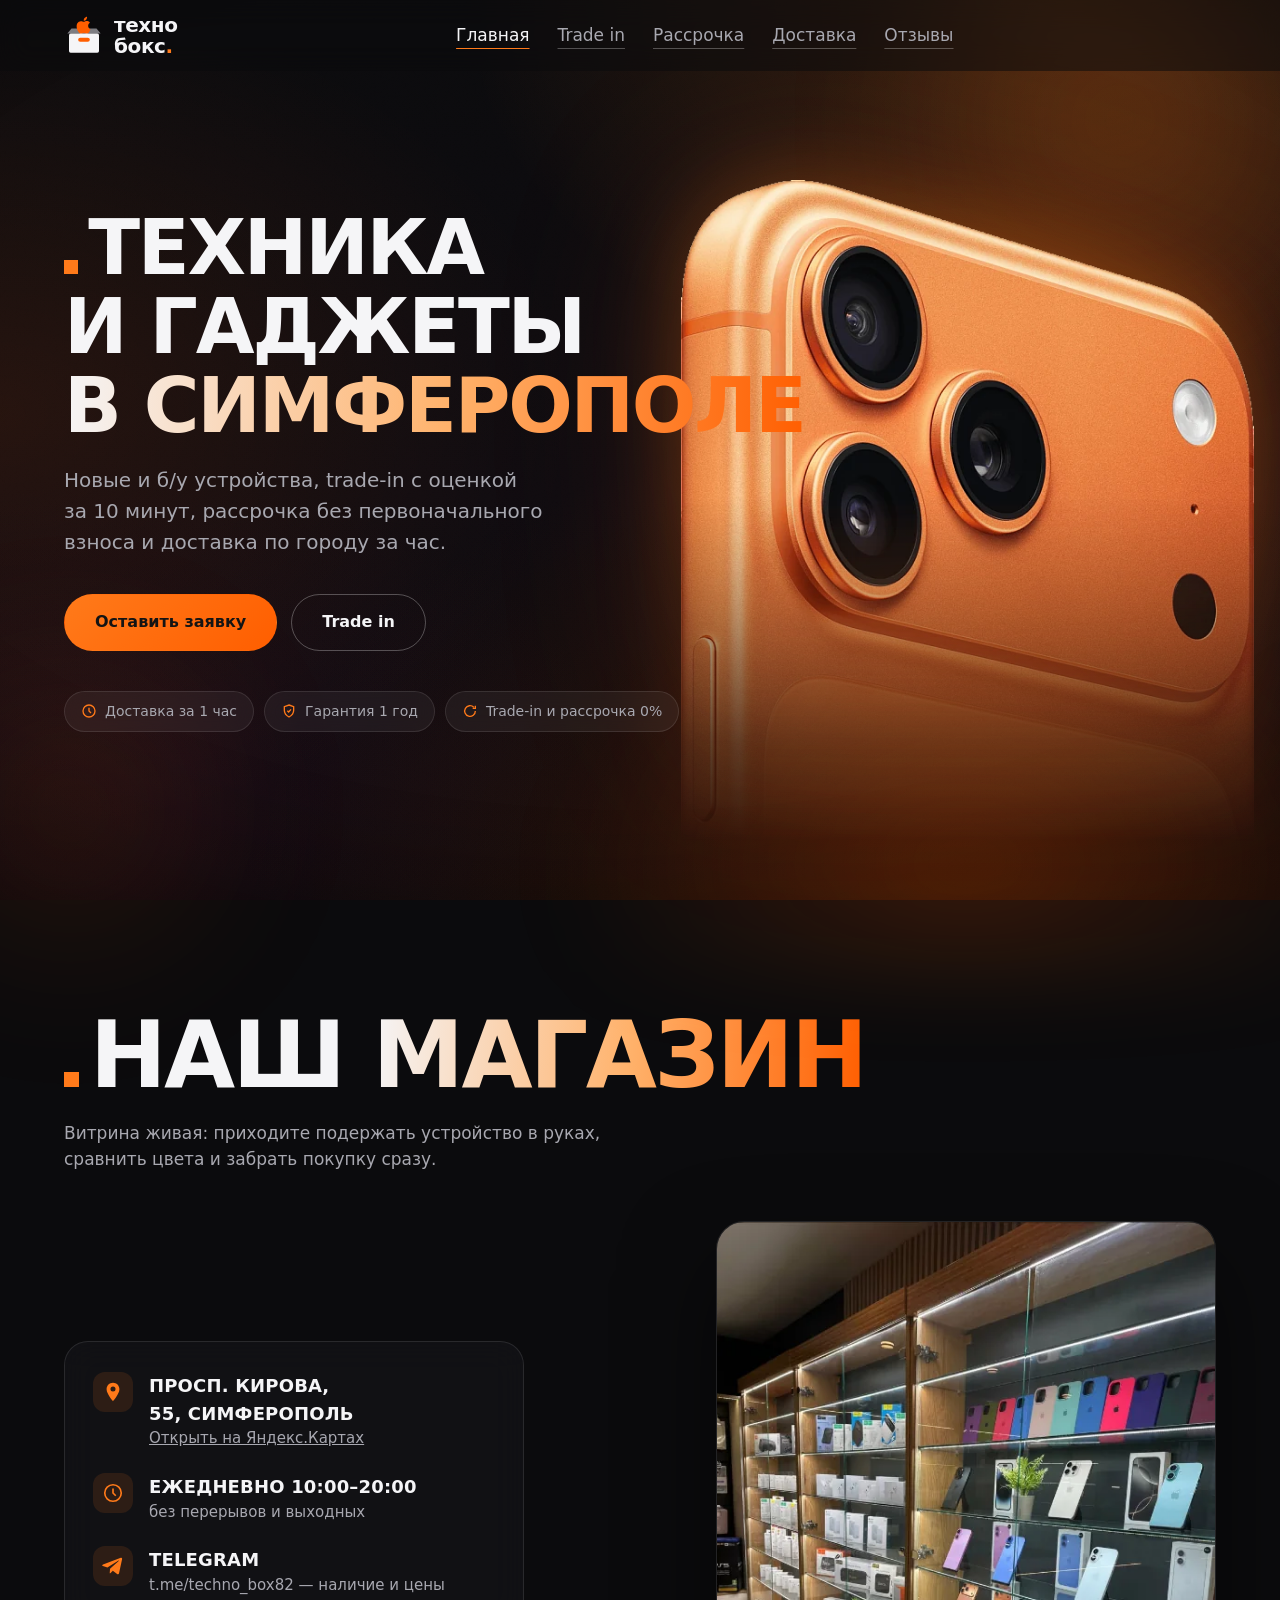
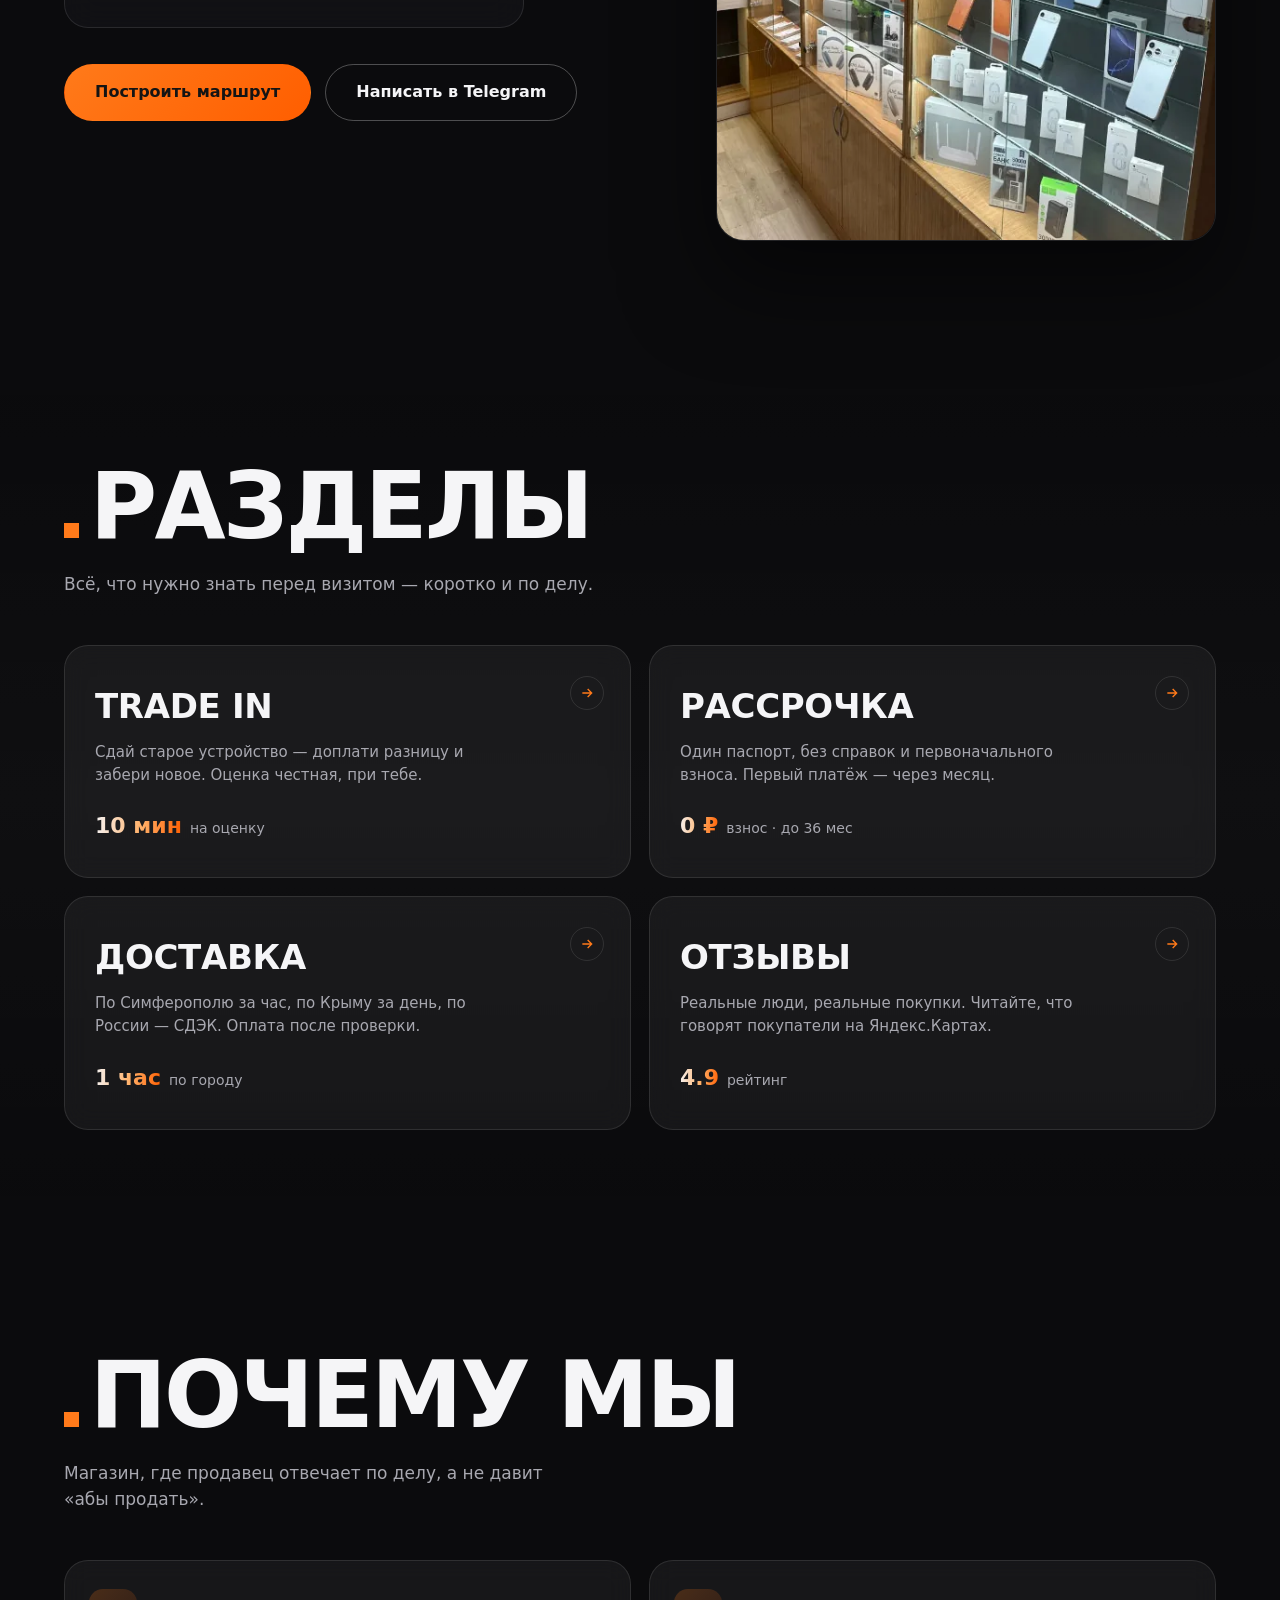
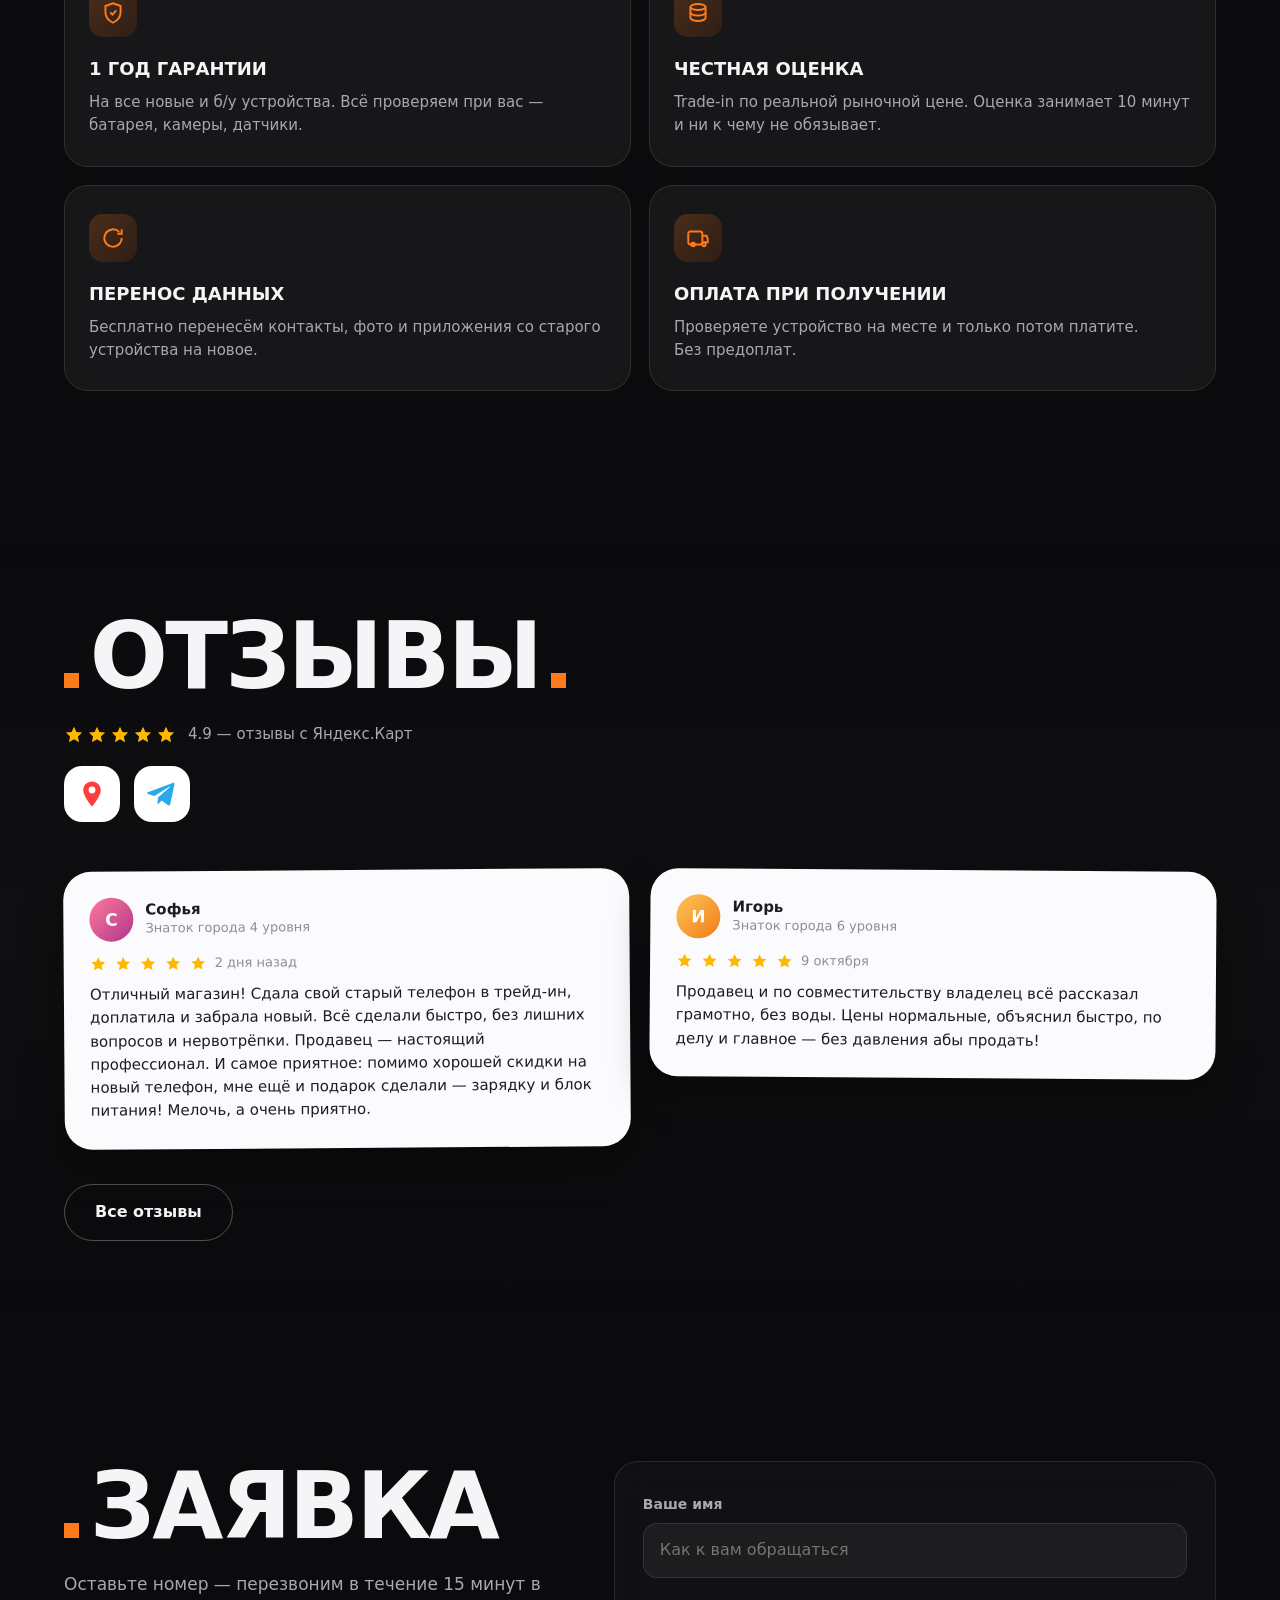
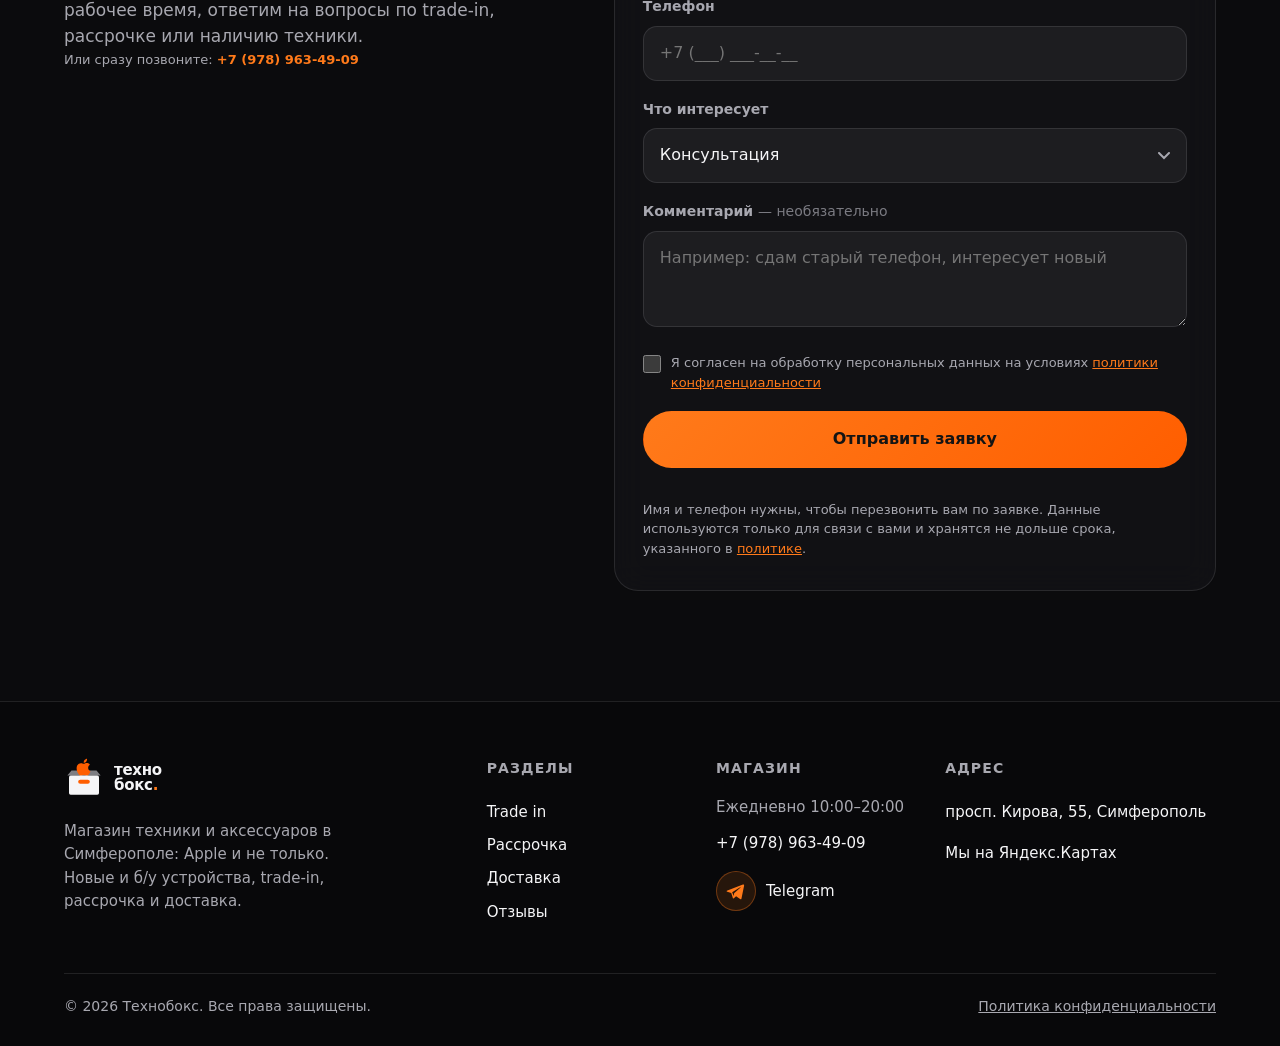
==== index.html @ f5b8914c "Add files via upload" ====
<!DOCTYPE html>
<html lang="ru">
<head>
  <meta charset="UTF-8">
  <meta name="viewport" content="width=device-width, initial-scale=1.0">
  <title>Технобокс — магазин техники и гаджетов в Симферополе | Trade-in, рассрочка, доставка</title>
  <meta name="description" content="Магазин техники и гаджетов в Симферополе (Apple и не только): trade-in с оценкой за 10 минут, рассрочка без первоначального взноса до 36 месяцев, доставка по городу за 1 час. Гарантия 1 год.">
  <link rel="canonical" href="https://fsduyx.github.io/techno/">
  <meta name="theme-color" content="#0b0b0d">
  <meta name="color-scheme" content="dark">
  <meta property="og:site_name" content="Технобокс">
  <meta property="og:type" content="website">
  <meta property="og:locale" content="ru_RU">
  <meta property="og:title" content="Технобокс — магазин техники и гаджетов в Симферополе">
  <meta property="og:description" content="Trade-in, рассрочка 0% до 36 месяцев, доставка по Симферополю за 1 час. Гарантия 1 год на все устройства.">
  <meta property="og:url" content="https://fsduyx.github.io/techno/">
  <meta property="og:image" content="https://fsduyx.github.io/techno/og-cover.jpg">
  <meta property="og:image:width" content="1200">
  <meta property="og:image:height" content="630">
  <meta name="twitter:card" content="summary_large_image">
  <link rel="icon" type="image/png" href="favicon.png">
  <link rel="apple-touch-icon" href="favicon.png">
  <script>document.documentElement.classList.add('js')</script>
  <link rel="preload" as="image" href="hero-phone.webp" type="image/webp" fetchpriority="high">
  <link rel="stylesheet" href="main.css?v=e62fc7db">
  <script type="application/ld+json">
  {
    "@context": "https://schema.org",
    "@type": "Store",
    "name": "Технобокс",
    "description": "Магазин техники и гаджетов: Apple и не только. Trade-in, рассрочка, доставка.",
    "url": "https://fsduyx.github.io/techno/",
    "image": "https://fsduyx.github.io/techno/og-cover.jpg",
    "telephone": "+79789634909",
    "priceRange": "₽₽",
    "address": {
      "@type": "PostalAddress",
      "streetAddress": "просп. Кирова, 55",
      "addressLocality": "Симферополь",
      "addressCountry": "RU"
    },
    "geo": { "@type": "GeoCoordinates", "latitude": 44.957506, "longitude": 34.108654 },
    "openingHoursSpecification": {
      "@type": "OpeningHoursSpecification",
      "dayOfWeek": ["Monday", "Tuesday", "Wednesday", "Thursday", "Friday", "Saturday", "Sunday"],
      "opens": "10:00",
      "closes": "20:00"
    },
    "sameAs": ["https://t.me/techno_box82"]
  }
  </script>
</head>

<body data-page="home">
  <a class="skip-link" href="#main">Перейти к содержимому</a>

  <div class="page-glow" aria-hidden="true"></div>
  <div class="page-grain" aria-hidden="true"></div>
  <div class="page-vignette" aria-hidden="true"></div>

  <header class="site-header" id="siteHeader">
    <div class="container header-inner">
      <button class="burger" id="burger" type="button" aria-label="Открыть меню"
              aria-controls="siteNav" aria-expanded="false">
        <span></span><span></span><span></span>
      </button>

      <nav class="site-nav" id="siteNav" aria-label="Основная навигация">
        <a class="nav-link active" href="index.html" aria-current="page">Главная</a>
        <a class="nav-link" href="tradein.html">Trade in</a>
        <a class="nav-link" href="installment.html">Рассрочка</a>
        <a class="nav-link" href="delivery.html">Доставка</a>
        <a class="nav-link" href="reviews.html">Отзывы</a>
        <div class="nav-extra">
          <p>Ежедневно 10:00–20:00</p>
          <p><a href="tel:+79789634909">+7 (978) 963-49-09</a></p>
        </div>
      </nav>

      <a class="logo" href="index.html" aria-label="Технобокс — на главную">
        <svg class="logo-mark" viewBox="0 0 48 48" aria-hidden="true" focusable="false">
          <path d="M9 15h30l5 6H4l5-6z" fill="#7d7d82"/>
          <path transform="translate(11.5 -1.5) scale(1.05)" fill="#ff5e00"
                d="M16.6 12.9c0-2.4 2-3.6 2.1-3.7-1.1-1.7-2.9-1.9-3.5-2-1.5-.1-2.9.9-3.7.9-.8 0-1.9-.9-3.2-.8-1.6 0-3.1 1-4 2.4-1.7 3-.4 7.4 1.2 9.8.8 1.2 1.8 2.5 3.1 2.4 1.2 0 1.7-.8 3.2-.8s1.9.8 3.2.8c1.3 0 2.2-1.2 3-2.4.9-1.4 1.3-2.7 1.3-2.8 0 0-2.6-1-2.7-3.8zM14.4 5.6c.7-.9 1.2-2.1 1-3.3-.9 0-2.1.7-2.8 1.5-.6.7-1.2 2-1 3.1 1 .1 2.1-.5 2.8-1.3z"/>
          <rect x="6" y="21" width="36" height="23" rx="2" fill="#f5f5f7"/>
          <rect x="17" y="26" width="14" height="5" rx="2.5" fill="#ff5e00"/>
        </svg>
        <span>техно<br>бокс<span class="logo-dot">.</span></span>
      </a>
    </div>
  </header>

  <main id="main">
    <!-- ===================== HERO — весь экран ===================== -->
    <section class="hero" id="top">
      <div class="glow glow-1" aria-hidden="true"></div>
      <div class="glow glow-2" aria-hidden="true"></div>

      <!-- Фото iPhone: верхушка с камерами «растёт» из нижнего края -->
      <div class="hero-photo" aria-hidden="true">
        <div class="hero-photo-tilt" id="heroTilt">
          <img src="hero-phone.webp" width="632" height="794" alt="" fetchpriority="high" decoding="async">
        </div>
      </div>

      <div class="container">
        <div class="hero-inner">
          <h1 class="hero-title">
            <span class="dot" aria-hidden="true"></span>Техника и гаджеты<br>
            <span class="grad-text">в&nbsp;Симферополе</span>
          </h1>
          <p class="hero-sub">
            Новые и б/у устройства, trade-in с оценкой за 10 минут,
            рассрочка без первоначального взноса и доставка по городу за час.
          </p>

          <div class="hero-actions">
            <a class="btn btn-primary" href="#contact">Оставить заявку</a>
            <a class="btn btn-ghost" href="tradein.html">Trade in</a>
          </div>

          <ul class="hero-badges" role="list">
            <li class="badge">
              <svg viewBox="0 0 24 24" fill="none" stroke="currentColor" stroke-width="2"><circle cx="12" cy="12" r="9"/><path d="M12 7v5l3 3"/></svg>
              Доставка за 1 час
            </li>
            <li class="badge">
              <svg viewBox="0 0 24 24" fill="none" stroke="currentColor" stroke-width="2"><path d="M12 3l7 2.5V11c0 4.5-3 8-7 10-4-2-7-5.5-7-10V5.5L12 3z"/><path d="M9.5 11.5l2 2 3.5-4"/></svg>
              Гарантия 1 год
            </li>
            <li class="badge">
              <svg viewBox="0 0 24 24" fill="none" stroke="currentColor" stroke-width="2"><path d="M20 12a8 8 0 1 1-2.3-5.6M20 4v4h-4"/></svg>
              Trade-in и рассрочка 0%
            </li>
          </ul>
        </div>
      </div>
    </section>

    <!-- ===================== НАШ МАГАЗИН ===================== -->
    <section aria-labelledby="store-title">
      <div class="container">
        <h2 class="section-title reveal" id="store-title">
          <span class="dot" aria-hidden="true"></span>Наш <span class="grad-text">магазин</span>
        </h2>
        <p class="section-lead reveal">
          Витрина живая: приходите подержать устройство в руках,
          сравнить цвета и забрать покупку сразу.
        </p>

        <div class="store-grid">
          <div>
            <div class="glass-list glass-list--flush reveal">
              <div class="glass-item">
                <div class="ico"><svg viewBox="0 0 24 24" fill="currentColor"><path d="M12 2C8.1 2 5 5.1 5 9c0 5.2 7 13 7 13s7-7.8 7-13c0-3.9-3.1-7-7-7zm0 9.5A2.5 2.5 0 1 1 12 6a2.5 2.5 0 0 1 0 5.5z"/></svg></div>
                <div><h3>просп. Кирова, 55, Симферополь</h3><p><a href="https://yandex.ru/maps/146/simferopol/house/prospekt_kirova_55/Z00YdwdoT0ADQFpufXV0dnljYg==/" target="_blank" rel="noopener noreferrer">Открыть на Яндекс.Картах</a></p></div>
              </div>
              <div class="glass-item">
                <div class="ico"><svg viewBox="0 0 24 24" fill="none" stroke="currentColor" stroke-width="1.8"><circle cx="12" cy="12" r="9"/><path d="M12 7v5l3 3"/></svg></div>
                <div><h3>Ежедневно 10:00–20:00</h3><p>без перерывов и выходных</p></div>
              </div>
              <div class="glass-item">
                <div class="ico"><svg viewBox="0 0 24 24" fill="currentColor"><path d="M21.9 4.6L18.6 20c-.25 1.1-.9 1.4-1.8.9l-5-3.7-2.4 2.3c-.27.27-.5.5-1 .5l.36-5.1L18.2 6.5c.4-.36-.1-.56-.62-.2L5.9 13.6l-5-1.6c-1.1-.34-1.1-1.1.23-1.62L20.5 3.1c.92-.34 1.72.2 1.4 1.5z"/></svg></div>
                <div><h3>Telegram</h3><p>t.me/techno_box82 — наличие и цены</p></div>
              </div>
            </div>

            <div class="section-cta reveal">
              <a class="btn btn-primary" href="https://yandex.ru/maps/org/tekhno_boks/146825804500/?indoorLevel=1&ll=34.108654%2C44.957506&z=17"
                 target="_blank" rel="noopener noreferrer">Построить маршрут</a>
              <a class="btn btn-ghost" href="https://t.me/techno_box82" target="_blank" rel="noopener noreferrer">Написать в Telegram</a>
            </div>
          </div>

          <!-- Фото витрины магазина -->
          <div class="store-shell reveal">
            <img src="store-showcase.webp" width="535" height="721" alt="Витрина магазина Технобокс: iPhone, чехлы и аксессуары" loading="lazy" decoding="async">
          </div>
        </div>
      </div>
    </section>

    <!-- ===================== КАТЕГОРИИ ===================== -->
    <section class="section-alt" id="categories" aria-labelledby="cat-title">
      <div class="container">
        <h2 class="section-title reveal" id="cat-title">
          <span class="dot" aria-hidden="true"></span>Разделы
        </h2>
        <p class="section-lead reveal">
          Всё, что нужно знать перед визитом — коротко и по делу.
        </p>

        <div class="cat-grid">
          <a class="cat-card reveal" href="tradein.html">
            <h3>Trade in</h3>
            <p>Сдай старое устройство — доплати разницу и забери новое. Оценка честная, при тебе.</p>
            <span class="cat-detail"><strong class="grad-text">10 мин</strong> на оценку</span>
            <span class="cat-arrow" aria-hidden="true">
              <svg viewBox="0 0 24 24" fill="none" stroke="currentColor" stroke-width="2" width="16" height="16"><path d="M5 12h14M13 6l6 6-6 6"/></svg>
            </span>
          </a>

          <a class="cat-card reveal" href="installment.html">
            <h3>Рассрочка</h3>
            <p>Один паспорт, без справок и первоначального взноса. Первый платёж — через месяц.</p>
            <span class="cat-detail"><strong class="grad-text">0 ₽</strong> взнос · до 36 мес</span>
            <span class="cat-arrow" aria-hidden="true">
              <svg viewBox="0 0 24 24" fill="none" stroke="currentColor" stroke-width="2" width="16" height="16"><path d="M5 12h14M13 6l6 6-6 6"/></svg>
            </span>
          </a>

          <a class="cat-card reveal" href="delivery.html">
            <h3>Доставка</h3>
            <p>По Симферополю за час, по Крыму за день, по России — СДЭК. Оплата после проверки.</p>
            <span class="cat-detail"><strong class="grad-text">1 час</strong> по городу</span>
            <span class="cat-arrow" aria-hidden="true">
              <svg viewBox="0 0 24 24" fill="none" stroke="currentColor" stroke-width="2" width="16" height="16"><path d="M5 12h14M13 6l6 6-6 6"/></svg>
            </span>
          </a>

          <a class="cat-card reveal" href="reviews.html">
            <h3>Отзывы</h3>
            <p>Реальные люди, реальные покупки. Читайте, что говорят покупатели на Яндекс.Картах.</p>
            <span class="cat-detail"><strong class="grad-text">4.9</strong> рейтинг</span>
            <span class="cat-arrow" aria-hidden="true">
              <svg viewBox="0 0 24 24" fill="none" stroke="currentColor" stroke-width="2" width="16" height="16"><path d="M5 12h14M13 6l6 6-6 6"/></svg>
            </span>
          </a>
        </div>
      </div>
    </section>

    <!-- ===================== ПРЕИМУЩЕСТВА ===================== -->
    <section id="advantages" aria-labelledby="adv-title">
      <div class="container">
        <h2 class="section-title reveal" id="adv-title">
          <span class="dot" aria-hidden="true"></span>Почему мы
        </h2>
        <p class="section-lead reveal">
          Магазин, где продавец отвечает по делу, а не давит «абы продать».
        </p>

        <div class="adv-grid">
          <article class="adv-card reveal">
            <div class="ico">
              <svg viewBox="0 0 24 24" fill="none" stroke="currentColor" stroke-width="1.8"><path d="M12 3l7 2.5V11c0 4.5-3 8-7 10-4-2-7-5.5-7-10V5.5L12 3z"/><path d="M9.5 11.5l2 2 3.5-4"/></svg>
            </div>
            <h3>1 год гарантии</h3>
            <p>На все новые и б/у устройства. Всё проверяем при вас — батарея, камеры, датчики.</p>
          </article>

          <article class="adv-card reveal">
            <div class="ico">
              <svg viewBox="0 0 24 24" fill="none" stroke="currentColor" stroke-width="1.8"><ellipse cx="12" cy="6.5" rx="7" ry="2.8"/><path d="M5 6.5v5c0 1.5 3.1 2.8 7 2.8s7-1.3 7-2.8v-5"/><path d="M5 11.5v5c0 1.5 3.1 2.8 7 2.8s7-1.3 7-2.8v-5"/></svg>
            </div>
            <h3>Честная оценка</h3>
            <p>Trade-in по реальной рыночной цене. Оценка занимает 10 минут и ни к чему не обязывает.</p>
          </article>

          <article class="adv-card reveal">
            <div class="ico">
              <svg viewBox="0 0 24 24" fill="none" stroke="currentColor" stroke-width="1.8"><path d="M20 12a8 8 0 1 1-2.3-5.6M20 4v4h-4"/></svg>
            </div>
            <h3>Перенос данных</h3>
            <p>Бесплатно перенесём контакты, фото и приложения со старого устройства на новое.</p>
          </article>

          <article class="adv-card reveal">
            <div class="ico">
              <svg viewBox="0 0 24 24" fill="none" stroke="currentColor" stroke-width="1.8"><rect x="3" y="6" width="13" height="12" rx="2"/><path d="M16 10h4l1 3v3h-5"/><circle cx="7.5" cy="18" r="1.6"/><circle cx="17.5" cy="18" r="1.6"/></svg>
            </div>
            <h3>Оплата при получении</h3>
            <p>Проверяете устройство на месте и только потом платите. Без предоплат.</p>
          </article>
        </div>
      </div>
    </section>

    <!-- ===================== ОТЗЫВЫ (кратко) ===================== -->
    <section class="section-alt" id="reviews" aria-labelledby="rev-title">
      <div class="container">

        <div class="reviews-head">
          <h2 class="section-title reveal" id="rev-title">
            <span class="dot" aria-hidden="true"></span>Отзывы<span class="dot-end" aria-hidden="true"></span>
          </h2>

          <p class="rating-line reveal">
            <span class="stars" role="img" aria-label="Оценка 5 из 5">
              <svg class="star" viewBox="0 0 24 24"><use href="#icon-star"/></svg>
              <svg class="star" viewBox="0 0 24 24"><use href="#icon-star"/></svg>
              <svg class="star" viewBox="0 0 24 24"><use href="#icon-star"/></svg>
              <svg class="star" viewBox="0 0 24 24"><use href="#icon-star"/></svg>
              <svg class="star" viewBox="0 0 24 24"><use href="#icon-star"/></svg>
            </span>
            4.9 — отзывы с Яндекс.Карт
          </p>

          <div class="review-chips reveal">
            <a class="chip chip-pin" href="https://yandex.ru/maps/org/tekhno_boks/146825804500/?indoorLevel=1&ll=34.108654%2C44.957506&z=17"
               target="_blank" rel="noopener noreferrer" aria-label="Мы на Яндекс.Картах">
              <svg viewBox="0 0 24 24" fill="currentColor"><path d="M12 2C8.1 2 5 5.1 5 9c0 5.2 7 13 7 13s7-7.8 7-13c0-3.9-3.1-7-7-7zm0 9.5A2.5 2.5 0 1 1 12 6a2.5 2.5 0 0 1 0 5.5z"/></svg>
            </a>
            <a class="chip chip-tg" href="https://t.me/techno_box82"
               target="_blank" rel="noopener noreferrer" aria-label="Мы в Telegram">
              <svg viewBox="0 0 24 24" fill="currentColor"><path d="M21.9 4.6L18.6 20c-.25 1.1-.9 1.4-1.8.9l-5-3.7-2.4 2.3c-.27.27-.5.5-1 .5l.36-5.1L18.2 6.5c.4-.36-.1-.56-.62-.2L5.9 13.6l-5-1.6c-1.1-.34-1.1-1.1.23-1.62L20.5 3.1c.92-.34 1.72.2 1.4 1.5z"/></svg>
            </a>
          </div>
        </div>

        <div class="reviews-grid">
          <article class="review-card">
            <div class="review-top">
              <span class="avatar av-1" aria-hidden="true">С</span>
              <div>
                <p class="review-author">Софья</p>
                <p class="review-level">Знаток города 4 уровня</p>
              </div>
            </div>
            <div class="review-meta" role="img" aria-label="Оценка 5 из 5">
              <svg class="star" viewBox="0 0 24 24"><use href="#icon-star"/></svg>
              <svg class="star" viewBox="0 0 24 24"><use href="#icon-star"/></svg>
              <svg class="star" viewBox="0 0 24 24"><use href="#icon-star"/></svg>
              <svg class="star" viewBox="0 0 24 24"><use href="#icon-star"/></svg>
              <svg class="star" viewBox="0 0 24 24"><use href="#icon-star"/></svg>
              <span class="review-date">2 дня назад</span>
            </div>
            <p class="review-text">
              Отличный магазин! Сдала свой старый телефон в трейд-ин, доплатила и забрала новый.
              Всё сделали быстро, без лишних вопросов и нервотрёпки. Продавец — настоящий профессионал.
              И самое приятное: помимо хорошей скидки на новый телефон, мне ещё и подарок сделали —
              зарядку и блок питания! Мелочь, а очень приятно.
            </p>
          </article>

          <article class="review-card">
            <div class="review-top">
              <span class="avatar av-4" aria-hidden="true">И</span>
              <div>
                <p class="review-author">Игорь</p>
                <p class="review-level">Знаток города 6 уровня</p>
              </div>
            </div>
            <div class="review-meta" role="img" aria-label="Оценка 5 из 5">
              <svg class="star" viewBox="0 0 24 24"><use href="#icon-star"/></svg>
              <svg class="star" viewBox="0 0 24 24"><use href="#icon-star"/></svg>
              <svg class="star" viewBox="0 0 24 24"><use href="#icon-star"/></svg>
              <svg class="star" viewBox="0 0 24 24"><use href="#icon-star"/></svg>
              <svg class="star" viewBox="0 0 24 24"><use href="#icon-star"/></svg>
              <span class="review-date">9 октября</span>
            </div>
            <p class="review-text">
              Продавец и по совместительству владелец всё рассказал грамотно, без воды.
              Цены нормальные, объяснил быстро, по делу и главное — без давления абы продать!
            </p>
          </article>
        </div>

        <div class="section-cta reveal">
          <a class="btn btn-ghost" href="reviews.html">Все отзывы</a>
        </div>
      </div>
    </section>

    <!-- ===================== ФОРМА ЗАЯВКИ ===================== -->
    <section id="contact" aria-labelledby="ct-title">
      <div class="container">
        <div class="contact-wrap">
          <div>
            <h2 class="section-title reveal" id="ct-title">
              <span class="dot" aria-hidden="true"></span>Заявка
            </h2>
            <p class="section-lead reveal">
              Оставьте номер — перезвоним в течение 15 минут в рабочее время,
              ответим на вопросы по trade-in, рассрочке или наличию техники.
            </p>
            <p class="form-note reveal">
              Или сразу позвоните:
              <a class="link-accent" href="tel:+79789634909">+7 (978) 963-49-09</a>
            </p>
          </div>

          <form class="contact-form reveal" id="leadForm" novalidate>
            <div class="field" id="f-name">
              <label for="name">Ваше имя</label>
              <input type="text" id="name" name="name" autocomplete="name" maxlength="60" aria-describedby="err-name"
                     placeholder="Как к вам обращаться" required>
              <span class="field-error" id="err-name">Укажите имя — минимум 2 символа</span>
            </div>

            <div class="field" id="f-phone">
              <label for="phone">Телефон</label>
              <input type="tel" id="phone" name="phone" inputmode="tel"
                     autocomplete="tel" maxlength="18" aria-describedby="err-phone"
                     placeholder="+7 (___) ___-__-__" required>
              <span class="field-error" id="err-phone">Введите номер полностью</span>
            </div>

            <div class="field">
              <label for="topic">Что интересует</label>
              <select id="topic" name="topic">
                <option value="consult">Консультация</option>
                <option value="tradein">Trade-in</option>
                <option value="installment">Рассрочка</option>
                <option value="delivery">Доставка</option>
              </select>
            </div>

            <div class="field">
              <label for="comment">Комментарий <span class="optional">необязательно</span></label>
              <textarea id="comment" name="comment" maxlength="500"
                        placeholder="Например: сдам старый телефон, интересует новый"></textarea>
            </div>

            <!-- Honeypot: человек не видит это поле, боты его заполняют -->
            <div class="hp" aria-hidden="true">
              <label for="website">Сайт</label>
              <input type="text" id="website" name="website" tabindex="-1" autocomplete="off">
            </div>

            <div class="consent" id="f-consent">
              <input type="checkbox" id="consent" name="consent" required aria-describedby="err-consent">
              <label for="consent">
                Я согласен на обработку персональных данных на условиях
                <a href="privacy.html" target="_blank" rel="noopener noreferrer">политики конфиденциальности</a>
              </label>
            </div>
            <span class="field-error field-error--consent" id="err-consent" hidden>Нужно согласие на обработку данных</span>

            <button type="submit" class="btn btn-primary" id="submitBtn">Отправить заявку</button>
            <p class="form-privacy">
              Имя и телефон нужны, чтобы перезвонить вам по заявке. Данные используются
              только для связи с вами и хранятся не дольше срока, указанного в
              <a href="privacy.html" target="_blank" rel="noopener noreferrer">политике</a>.
            </p>
          </form>
        </div>
      </div>
    </section>
  </main>

  <footer class="site-footer">
    <div class="container">
      <div class="footer-grid">
        <div class="footer-col">
          <a class="logo" href="index.html" aria-label="Технобокс — наверх">
            <svg class="logo-mark" viewBox="0 0 48 48" aria-hidden="true" focusable="false">
          <path d="M9 15h30l5 6H4l5-6z" fill="#7d7d82"/>
          <path transform="translate(11.5 -1.5) scale(1.05)" fill="#ff5e00"
                d="M16.6 12.9c0-2.4 2-3.6 2.1-3.7-1.1-1.7-2.9-1.9-3.5-2-1.5-.1-2.9.9-3.7.9-.8 0-1.9-.9-3.2-.8-1.6 0-3.1 1-4 2.4-1.7 3-.4 7.4 1.2 9.8.8 1.2 1.8 2.5 3.1 2.4 1.2 0 1.7-.8 3.2-.8s1.9.8 3.2.8c1.3 0 2.2-1.2 3-2.4.9-1.4 1.3-2.7 1.3-2.8 0 0-2.6-1-2.7-3.8zM14.4 5.6c.7-.9 1.2-2.1 1-3.3-.9 0-2.1.7-2.8 1.5-.6.7-1.2 2-1 3.1 1 .1 2.1-.5 2.8-1.3z"/>
          <rect x="6" y="21" width="36" height="23" rx="2" fill="#f5f5f7"/>
          <rect x="17" y="26" width="14" height="5" rx="2.5" fill="#ff5e00"/>
        </svg>
            <span>техно<br>бокс<span class="logo-dot">.</span></span>
          </a>
          <p>
            Магазин техники и аксессуаров в Симферополе: Apple и не только. Новые и б/у устройства, trade-in, рассрочка и доставка.
          </p>
        </div>

        <div class="footer-col">
          <h3>Разделы</h3>
          <a href="tradein.html">Trade in</a>
          <a href="installment.html">Рассрочка</a>
          <a href="delivery.html">Доставка</a>
          <a href="reviews.html">Отзывы</a>
        </div>

        <div class="footer-col">
          <h3>Магазин</h3>
          <p>Ежедневно 10:00–20:00</p>
          <a href="tel:+79789634909">+7 (978) 963-49-09</a>
          <a class="social-link" href="https://t.me/techno_box82" target="_blank" rel="noopener noreferrer" aria-label="Наш Telegram-канал: t.me/techno_box82">
            <span class="social-ico" aria-hidden="true"><svg viewBox="0 0 24 24" fill="currentColor" aria-hidden="true" focusable="false"><path d="M21.5 4.3 2.9 11.5c-1.3.5-1.2 1.2-.2 1.5l4.8 1.5 1.8 5.6c.2.6.1.8.7.8.5 0 .7-.2 1-.5l2.3-2.2 4.8 3.5c.9.5 1.5.2 1.7-.8L22.9 5.7c.3-1.2-.5-1.7-1.4-1.4zM8.6 13.6l9.6-6c.5-.3.9-.1.5.2l-7.8 7-.3 3.3-2-4.5z"/></svg></span>
            <span>Telegram</span>
          </a>
        </div>

        <div class="footer-col">
          <h3>Адрес</h3>
          <p><a href="https://yandex.ru/maps/146/simferopol/house/prospekt_kirova_55/Z00YdwdoT0ADQFpufXV0dnljYg==/" target="_blank" rel="noopener noreferrer">просп. Кирова, 55, Симферополь</a></p>
          <a href="https://yandex.ru/maps/org/tekhno_boks/146825804500/?indoorLevel=1&ll=34.108654%2C44.957506&z=17" target="_blank" rel="noopener noreferrer">Мы на Яндекс.Картах</a>
        </div>
      </div>

      <div class="footer-bottom">
        <p>© <span id="year">2026</span> Технобокс. Все права защищены.</p>
        <a href="privacy.html">Политика конфиденциальности</a>
      </div>
    </div>
  </footer>

  <div class="toast" id="toast" role="status" aria-live="polite"></div>

  <svg style="display:none" aria-hidden="true">
    <symbol id="icon-star" viewBox="0 0 24 24">
      <path d="M12 2l2.9 6.3 6.9.8-5.1 4.7 1.4 6.8L12 17.2 5.9 20.6l1.4-6.8L2.2 9.1l6.9-.8L12 2z"/>
    </symbol>
  </svg>

  <script src="main.js?v=9632f119" defer></script>
</body>
</html>
---- main.css ----
/* ============================================================
   Технобокс — стили сайта (общие для всех страниц)

   Содержание
     1. Токены и сброс
     2. Фон страницы
     3. Шапка и навигация
     4. Кнопки, типографика
     5. Hero (главная и внутренние страницы)
     6. Секции и компоненты
     7. Форма, футер, toast
     8. Анимации и адаптив

   Подход: mobile-first (480 / 768 / 1024 / 1440), все цвета, отступы
   и слои — через переменные ниже. Без JS (html:not(.js)) всё видно.
   ============================================================ */

/* ---------- 1. Токены и сброс ---------- */

:root {
  --bg: #0b0b0d;
  --bg-2: #121216;
  --card: rgba(255, 255, 255, 0.05);
  --card-strong: rgba(22, 22, 26, 0.62);
  --border: rgba(255, 255, 255, 0.10);
  --border-hover: rgba(255, 122, 26, 0.55);
  --accent: #ff7a1a;
  --accent-deep: #ff5e00;
  --text: #f5f5f7;
  --muted: #a8a8b0;
  --star: #ffb800;
  --radius: 24px;
  --header-h: 72px;
  --danger: var(--danger);
  --font: system-ui, -apple-system, "Segoe UI", Roboto, "Helvetica Neue", Arial, sans-serif;

  --ease-out: cubic-bezier(0.22, 1, 0.36, 1);

  /* Слои (z-index) в одном месте */
  --z-bg: -3;
  --z-nav: 95;
  --z-header: 100;
  --z-skip: 200;
  --z-toast: 300;

  color-scheme: dark;
}

/* ---------- Сброс и база ---------- */

*, *::before, *::after { box-sizing: border-box; margin: 0; padding: 0; }

html {
  -webkit-text-size-adjust: 100%;
  text-size-adjust: 100%;
  scroll-behavior: smooth;
  scroll-padding-top: calc(var(--header-h) + 16px);
}

body {
  font-family: var(--font);
  background: var(--bg);
  color: var(--text);
  line-height: 1.55;
  -webkit-font-smoothing: antialiased;
  overflow-x: hidden;
}

body.no-scroll { overflow: hidden; }

h1, h2, h3 { text-wrap: balance; }
p { text-wrap: pretty; }

[hidden] { display: none !important; }

img, svg, video { display: block; max-width: 100%; }

a { color: inherit; }

button, input, select, textarea { font: inherit; color: inherit; }

:focus-visible {
  outline: 2px solid var(--accent);
  outline-offset: 3px;
  border-radius: 4px;
}

.skip-link {
  position: absolute;
  left: 16px;
  top: -48px;
  z-index: var(--z-skip);
  padding: 10px 16px;
  background: var(--accent);
  color: #141414;
  border-radius: 10px;
  font-weight: 700;
  text-decoration: none;
  transition: top 0.2s ease;
}
.skip-link:focus { top: 12px; }

.container {
  width: 100%;
  max-width: 1200px;
  margin: 0 auto;
  padding: 0 20px;
}

/* ---------- 2. Фон страницы: свечение, зерно, виньетка ---------- */

.page-glow {
  position: fixed;
  inset: 0;
  z-index: -3;
  pointer-events: none;
  background:
    radial-gradient(900px 620px at 82% 0%, rgba(255, 122, 26, 0.20), transparent 65%),
    radial-gradient(700px 520px at 95% 32%, rgba(255, 94, 0, 0.12), transparent 70%),
    radial-gradient(820px 600px at 0% 46%, rgba(255, 94, 0, 0.10), transparent 70%),
    radial-gradient(1000px 720px at 74% 102%, rgba(120, 40, 0, 0.34), transparent 70%),
    radial-gradient(620px 420px at 12% 88%, rgba(86, 22, 64, 0.16), transparent 75%),
    linear-gradient(180deg, #0b0b0d 0%, #0e0b10 55%, #0b0a0c 100%);
}

/* У каждой страницы — свой акцент свечения */
body[data-page="tradein"] .page-glow {
  background:
    radial-gradient(1000px 700px at 15% 8%, rgba(255, 122, 26, 0.22), transparent 65%),
    radial-gradient(900px 640px at 88% 88%, rgba(120, 40, 0, 0.32), transparent 70%),
    linear-gradient(180deg, #0b0b0d 0%, #0d0a0e 55%, #0b0a0c 100%);
}
body[data-page="installment"] .page-glow {
  background:
    radial-gradient(1000px 700px at 88% 10%, rgba(255, 122, 26, 0.24), transparent 65%),
    radial-gradient(760px 560px at 8% 92%, rgba(86, 22, 64, 0.22), transparent 75%),
    linear-gradient(180deg, #0b0b0d 0%, #0e0b10 55%, #0b0a0c 100%);
}
body[data-page="delivery"] .page-glow {
  background:
    radial-gradient(900px 640px at 50% 0%, rgba(255, 122, 26, 0.18), transparent 65%),
    radial-gradient(1000px 720px at 90% 96%, rgba(120, 40, 0, 0.30), transparent 70%),
    linear-gradient(180deg, #0b0b0d 0%, #0d0b10 55%, #0b0a0c 100%);
}
body[data-page="reviews"] .page-glow {
  background:
    radial-gradient(860px 600px at 20% 12%, rgba(255, 122, 26, 0.20), transparent 65%),
    radial-gradient(900px 640px at 85% 90%, rgba(86, 22, 64, 0.26), transparent 75%),
    linear-gradient(180deg, #0b0b0d 0%, #0e0b10 55%, #0b0a0c 100%);
}

.page-grain {
  position: fixed;
  inset: 0;
  z-index: -2;
  pointer-events: none;
  opacity: 0.055;
  mix-blend-mode: overlay;
  background-image: url("data:image/svg+xml,%3Csvg xmlns='http://www.w3.org/2000/svg' width='160' height='160'%3E%3Cfilter id='n'%3E%3CfeTurbulence type='fractalNoise' baseFrequency='0.9' numOctaves='2' stitchTiles='stitch'/%3E%3C/filter%3E%3Crect width='160' height='160' filter='url(%23n)' opacity='0.6'/%3E%3C/svg%3E");
}

.page-vignette {
  position: fixed;
  inset: 0;
  z-index: -1;
  pointer-events: none;
  background: radial-gradient(120% 92% at 50% 42%, transparent 52%, rgba(0, 0, 0, 0.52) 100%);
}

/* ---------- 3. Шапка и навигация ---------- */

.site-header {
  position: fixed;
  top: 0;
  left: 0;
  right: 0;
  z-index: var(--z-header);
  height: var(--header-h);
  border-bottom: 1px solid transparent;
  transition: border-color 0.25s ease;
}

/* Фон и blur шапки вынесены в псевдоэлемент: backdrop-filter на самой
   шапке делает её «контейнером» для position: fixed у мобильного меню,
   из-за чего панель сжималась до высоты шапки, а текст меню
   оказывался поверх страницы без подложки */
.site-header::before {
  content: '';
  position: absolute;
  inset: 0;
  z-index: -1;
  background: rgba(11, 11, 13, 0.55);
  backdrop-filter: blur(14px);
  -webkit-backdrop-filter: blur(14px);
  transition: background 0.25s ease;
}

.site-header.scrolled { border-color: var(--border); }
.site-header.scrolled::before { background: rgba(11, 11, 13, 0.82); }

.header-inner {
  height: 100%;
  display: flex;
  align-items: center;
  justify-content: space-between;
  gap: 16px;
}

.burger {
  position: relative;
  z-index: calc(var(--z-nav) + 1);
  display: inline-flex;
  flex-direction: column;
  justify-content: center;
  gap: 6px;
  width: 44px;
  height: 44px;
  padding: 10px;
  background: transparent;
  border: 0;
  cursor: pointer;
  border-radius: 10px;
}
.burger span {
  display: block;
  height: 3px;
  width: 24px;
  border-radius: 2px;
  background: #c9c9cf;
  transition: transform 0.25s ease, opacity 0.25s ease;
}
.burger:hover span { background: var(--accent); }
.burger.active span:nth-child(1) { transform: translateY(9px) rotate(45deg); }
.burger.active span:nth-child(2) { opacity: 0; }
.burger.active span:nth-child(3) { transform: translateY(-9px) rotate(-45deg); }

.site-nav { display: flex; align-items: center; gap: 28px; }

.nav-link {
  font-size: 17px;
  color: var(--muted);
  text-decoration: underline;
  text-decoration-color: rgba(255, 255, 255, 0.28);
  text-decoration-thickness: 1px;
  text-underline-offset: 7px;
  transition: color 0.2s ease, text-decoration-color 0.2s ease;
}
.nav-link:hover { color: var(--text); text-decoration-color: var(--accent); }
.nav-link.active { color: var(--text); text-decoration-color: var(--accent); }

.logo {
  display: inline-flex;
  align-items: center;
  gap: 10px;
  text-decoration: none;
  font-weight: 800;
  font-size: 20px;
  letter-spacing: -0.02em;
  line-height: 1.05;
  position: relative;
  z-index: calc(var(--z-nav) + 1);
}
.logo .logo-dot { color: var(--accent); }
.logo-mark { width: 40px; height: 40px; flex: none; }

/* ---------- 4. Кнопки и типографика ---------- */

.btn {
  display: inline-flex;
  align-items: center;
  justify-content: center;
  gap: 10px;
  padding: 15px 30px;
  border-radius: 999px;
  font-weight: 700;
  font-size: 16px;
  text-decoration: none;
  border: 1px solid transparent;
  cursor: pointer;
  transition: transform 0.2s ease, box-shadow 0.2s ease, background 0.2s ease, border-color 0.2s ease, color 0.2s ease;
}
.btn-primary {
  background: linear-gradient(135deg, var(--accent), var(--accent-deep));
  color: #141414;
}
.btn-primary:hover {
  transform: translateY(-2px);
  box-shadow: 0 12px 30px rgba(255, 122, 26, 0.35);
}
.btn-primary:active { transform: translateY(0); }
.btn-ghost {
  background: transparent;
  color: var(--text);
  border-color: rgba(255, 255, 255, 0.28);
}
.btn-ghost:hover {
  border-color: var(--accent);
  color: var(--accent);
  transform: translateY(-2px);
}

/* ---------- Градиентный текст (Apple-стиль) ---------- */

.grad-text {
  background: linear-gradient(94deg, #f5f5f7 0%, #ffb26b 52%, #ff5e00 100%);
  -webkit-background-clip: text;
  background-clip: text;
  -webkit-text-fill-color: transparent;
  color: transparent;
}

/* ---------- 5. Hero главной — ровно весь экран ---------- */

.hero {
  position: relative;
  padding: calc(var(--header-h) + 64px) 0 96px;
  min-height: 100vh;   /* фолбэк для старых браузеров */
  min-height: 100svh;  /* точный экран телефона с адресной строкой */
  display: flex;
  align-items: center;
  /* Обрезаем только по бокам: снизу свечения не режутся линией,
     а плавно перетекают во вторую секцию */
  overflow-x: clip;
  overflow-y: visible;
}

.glow {
  position: absolute;
  border-radius: 50%;
  filter: blur(90px);
  opacity: 0.55;
  pointer-events: none;
}
.glow-1 {
  width: 480px; height: 480px;
  right: -80px; top: -120px;
  background: radial-gradient(circle, rgba(255, 122, 26, 0.5), transparent 65%);
  animation: drift 22s ease-in-out infinite alternate;
}
.glow-2 {
  width: 380px; height: 380px;
  left: -120px; bottom: -100px;
  background: radial-gradient(circle, rgba(255, 94, 0, 0.35), transparent 65%);
  animation: drift 26s ease-in-out infinite alternate-reverse;
}
@keyframes drift {
  from { transform: translate(0, 0) scale(1); }
  to   { transform: translate(-60px, 40px) scale(1.12); }
}

.hero-inner { position: relative; z-index: 2; max-width: 720px; }

.hero-title {
  font-size: clamp(31px, 6.5vw, 76px);
  font-weight: 800;
  line-height: 1.04;
  letter-spacing: -0.03em;
  text-transform: uppercase;
}
.hero-title .dot {
  display: inline-block;
  width: 0.18em;
  height: 0.18em;
  background: var(--accent);
  margin-right: 0.14em;
  animation: pulse 2.4s ease-in-out infinite;
}
@keyframes pulse {
  0%, 100% { opacity: 1; }
  50% { opacity: 0.35; }
}

.hero-sub {
  margin-top: 20px;
  font-size: clamp(16px, 2vw, 20px);
  color: var(--muted);
  max-width: 480px;
}

.hero-actions {
  margin-top: 36px;
  display: flex;
  flex-wrap: wrap;
  gap: 14px;
}

.hero-badges {
  margin-top: 40px;
  display: flex;
  flex-wrap: wrap;
  gap: 10px;
}
.badge {
  display: inline-flex;
  align-items: center;
  gap: 8px;
  padding: 9px 16px;
  border-radius: 999px;
  background: var(--card);
  border: 1px solid var(--border);
  backdrop-filter: blur(10px);
  -webkit-backdrop-filter: blur(10px);
  font-size: 14px;
  color: var(--muted);
}
.badge svg { width: 16px; height: 16px; color: var(--accent); flex: none; }

/* Фото iPhone в hero — угол корпуса с камерами, «растёт» из нижнего края.
   Высота = 80% hero (весь экран под шапкой), ширина подбирается сама */
.hero-photo {
  position: absolute;
  z-index: 1;
  right: 2%;
  bottom: 0;
  height: 80%;
  max-width: 46vw;
  pointer-events: none;
}
/* Ореол: мягкое оранжевое свечение вокруг телефона */
.hero-photo::before {
  content: '';
  position: absolute;
  inset: -10% -30%;
  background:
    radial-gradient(46% 42% at 50% 38%, rgba(255, 122, 26, 0.30), transparent 70%),
    radial-gradient(60% 46% at 50% 88%, rgba(255, 94, 0, 0.18), transparent 75%);
  filter: blur(46px);
  z-index: -1;
}
/* Свечение вешаем на обёртку, а маску — на саму картинку: иначе маска
   режет тень по границе файла и вокруг телефона появляется «рамка» */
.hero-photo-tilt {
  height: 100%;
  transition: transform 0.25s ease-out;
  filter:
    drop-shadow(0 0 40px rgba(255, 122, 26, 0.26))
    drop-shadow(0 0 90px rgba(255, 94, 0, 0.16));
}
.hero-photo img {
  height: 100%;
  width: auto;
  max-width: 100%;
  object-fit: contain;
  object-position: bottom right;
  /* Низ телефона растворяется внутри самой картинки: нет ровного
     обрезанного края и видимых боковых граней у стыка */
  -webkit-mask-image: linear-gradient(180deg, #000 0, #000 44%, rgba(0,0,0,0.6) 62%, rgba(0,0,0,0.2) 78%, transparent 92%);
          mask-image: linear-gradient(180deg, #000 0, #000 44%, rgba(0,0,0,0.6) 62%, rgba(0,0,0,0.2) 78%, transparent 92%);
}

/* ---------- Hero внутренних страниц ---------- */

.page-hero {
  padding: calc(var(--header-h) + 88px) 0 64px;
  position: relative;
}
.page-hero h1 {
  font-size: clamp(52px, 11vw, 128px);
  font-weight: 800;
  line-height: 0.98;
  letter-spacing: -0.03em;
  text-transform: uppercase;
}
.page-hero h1 .dot {
  display: inline-block;
  width: 0.16em;
  height: 0.16em;
  background: var(--accent);
  margin-right: 0.12em;
}
.page-hero .page-lead {
  margin-top: 20px;
  max-width: 560px;
  color: var(--muted);
  font-size: clamp(16px, 2vw, 20px);
}

/* Призрачное слово-деталь на фоне */
.ghost-word {
  position: absolute;
  right: -10px;
  top: 30%;
  z-index: -1;
  font-size: clamp(90px, 18vw, 240px);
  font-weight: 800;
  text-transform: uppercase;
  letter-spacing: -0.02em;
  color: rgba(255, 255, 255, 0.035);
  pointer-events: none;
  user-select: none;
  white-space: nowrap;
}

/* ---------- 6. Секции и компоненты ---------- */

section { position: relative; padding: 96px 0; }

.section-title {
  font-size: clamp(40px, 8vw, 92px);
  font-weight: 800;
  line-height: 1;
  letter-spacing: -0.03em;
  text-transform: uppercase;
}
.section-title .dot {
  display: inline-block;
  width: 0.16em;
  height: 0.16em;
  background: var(--accent);
  margin-right: 0.12em;
}
.section-title .dot-end {
  display: inline-block;
  width: 0.16em;
  height: 0.16em;
  background: var(--accent);
  margin-left: 0.12em;
}

.section-lead {
  margin-top: 18px;
  max-width: 560px;
  color: var(--muted);
  font-size: 17px;
}

.section-alt { background: linear-gradient(180deg, transparent, rgba(255,255,255,0.02), transparent); }

.split {
  display: grid;
  grid-template-columns: 1fr;
  gap: 48px;
  align-items: center;
}

.section-cta { margin-top: 36px; display: flex; flex-wrap: wrap; gap: 14px; }

/* ---------- Стеклянные списки ---------- */

.glass-list {
  margin-top: 44px;
  max-width: 460px;
  padding: 30px 28px;
  border-radius: var(--radius);
  background: var(--card-strong);
  border: 1px solid var(--border);
  backdrop-filter: blur(16px);
  -webkit-backdrop-filter: blur(16px);
  display: grid;
  gap: 22px;
}

.glass-item { display: flex; align-items: flex-start; gap: 16px; }
.glass-item .ico {
  flex: none;
  width: 40px;
  height: 40px;
  display: grid;
  place-items: center;
  border-radius: 12px;
  background: rgba(255, 122, 26, 0.12);
  color: var(--accent);
}
.glass-item .ico svg { width: 22px; height: 22px; }

.glass-item h3 {
  font-size: 18px;
  font-weight: 800;
  text-transform: uppercase;
  letter-spacing: 0.01em;
}
.glass-item p { color: var(--muted); font-size: 15px; }

/* ---------- Секция «Наш магазин» (фото витрины) ---------- */

.store-grid {
  margin-top: 48px;
  display: grid;
  grid-template-columns: 1fr;
  gap: 40px;
  align-items: center;
}
.store-shell {
  border-radius: 28px;
  overflow: hidden;
  border: 1px solid var(--border);
  box-shadow: 0 40px 90px rgba(0, 0, 0, 0.5);
}
.store-shell img {
  width: 100%;
  height: 100%;
  object-fit: cover;
}

/* ---------- Плитки категорий (главная) ---------- */

.cat-grid {
  margin-top: 48px;
  display: grid;
  grid-template-columns: 1fr;
  gap: 18px;
}
.cat-card {
  position: relative;
  display: block;
  padding: 34px 30px;
  border-radius: var(--radius);
  background: var(--card);
  border: 1px solid var(--border);
  backdrop-filter: blur(12px);
  -webkit-backdrop-filter: blur(12px);
  text-decoration: none;
  overflow: hidden;
  transition: transform 0.25s ease, border-color 0.25s ease, background 0.25s ease;
}
.cat-card:hover {
  transform: translateY(-6px);
  border-color: var(--border-hover);
  background: rgba(255, 122, 26, 0.06);
}
.cat-card h3 {
  font-size: clamp(24px, 3.4vw, 34px);
  font-weight: 800;
  text-transform: uppercase;
  letter-spacing: -0.01em;
}
.cat-card p { margin-top: 8px; color: var(--muted); font-size: 15px; max-width: 400px; }
.cat-card .cat-arrow {
  position: absolute;
  right: 26px;
  top: 30px;
  width: 34px;
  height: 34px;
  display: grid;
  place-items: center;
  border-radius: 50%;
  border: 1px solid var(--border);
  color: var(--accent);
  transition: transform 0.25s ease, background 0.25s ease, border-color 0.25s ease;
}
.cat-card:hover .cat-arrow {
  transform: translateX(6px);
  background: rgba(255, 122, 26, 0.14);
  border-color: var(--border-hover);
}
.cat-card .cat-detail {
  margin-top: 22px;
  display: inline-flex;
  align-items: baseline;
  gap: 8px;
  font-size: 14px;
  color: var(--muted);
}
.cat-card .cat-detail strong {
  font-size: 22px;
  font-weight: 800;
}

/* ---------- Преимущества ---------- */

.adv-grid {
  margin-top: 48px;
  display: grid;
  grid-template-columns: 1fr;
  gap: 18px;
}
.adv-card {
  padding: 28px 24px;
  border-radius: var(--radius);
  background: var(--card);
  border: 1px solid var(--border);
  backdrop-filter: blur(12px);
  -webkit-backdrop-filter: blur(12px);
  transition: transform 0.25s ease, border-color 0.25s ease, background 0.25s ease;
}
.adv-card:hover {
  transform: translateY(-6px);
  border-color: var(--border-hover);
  background: rgba(255, 122, 26, 0.06);
}
.adv-card .ico {
  width: 48px;
  height: 48px;
  display: grid;
  place-items: center;
  border-radius: 14px;
  background: linear-gradient(135deg, rgba(255,122,26,.22), rgba(255,94,0,.10));
  color: var(--accent);
  margin-bottom: 18px;
}
.adv-card .ico svg { width: 26px; height: 26px; }
.adv-card h3 {
  font-size: 18px;
  font-weight: 800;
  text-transform: uppercase;
}
.adv-card p { margin-top: 8px; color: var(--muted); font-size: 15px; }

/* ---------- Шаги (Trade in) ---------- */

.steps {
  margin-top: 48px;
  display: grid;
  gap: 14px;
  counter-reset: step;
}
.step {
  display: flex;
  align-items: flex-start;
  gap: 22px;
  padding: 26px 28px;
  border-radius: var(--radius);
  background: var(--card);
  border: 1px solid var(--border);
  backdrop-filter: blur(12px);
  -webkit-backdrop-filter: blur(12px);
  transition: transform 0.25s ease, border-color 0.25s ease;
}
.step:hover { transform: translateX(6px); border-color: var(--border-hover); }
.step-num {
  flex: none;
  font-size: clamp(40px, 6vw, 64px);
  font-weight: 800;
  line-height: 1;
  background: linear-gradient(180deg, #ffb26b, #ff5e00);
  -webkit-background-clip: text;
  background-clip: text;
  -webkit-text-fill-color: transparent;
  color: transparent;
}
.step h3 {
  font-size: 18px;
  font-weight: 800;
  text-transform: uppercase;
}
.step p { margin-top: 6px; color: var(--muted); font-size: 15px; max-width: 420px; }

/* ---------- Большие цифры (Рассрочка) ---------- */

.num-grid {
  margin-top: 48px;
  display: grid;
  grid-template-columns: 1fr;
  gap: 18px;
}
.num-card {
  padding: 30px 26px;
  border-radius: var(--radius);
  background: var(--card);
  border: 1px solid var(--border);
  backdrop-filter: blur(12px);
  -webkit-backdrop-filter: blur(12px);
}
.num-card .big-num {
  font-size: clamp(52px, 8vw, 96px);
  font-weight: 800;
  line-height: 1;
  letter-spacing: -0.02em;
  background: linear-gradient(180deg, #f5f5f7 10%, #ffb26b 60%, #ff5e00 110%);
  -webkit-background-clip: text;
  background-clip: text;
  -webkit-text-fill-color: transparent;
  color: transparent;
}
.num-card p { margin-top: 10px; color: var(--muted); font-size: 15px; }
.num-card .bar {
  margin-top: 18px;
  height: 6px;
  border-radius: 999px;
  background: rgba(255, 255, 255, 0.08);
  overflow: hidden;
}
.num-card .bar i {
  display: block;
  height: 100%;
  border-radius: 999px;
  background: linear-gradient(90deg, var(--accent), var(--accent-deep));
  transform-origin: left;
  transform: scaleX(0);
  transition: transform 1.2s cubic-bezier(0.22, 0.9, 0.28, 1) 0.2s;
}
.num-card.is-visible .bar i { transform: scaleX(var(--bar, 0.5)); }

/* ---------- Калькулятор рассрочки ---------- */

.calc-card {
  margin-top: 44px;
  padding: 34px 30px;
  border-radius: var(--radius);
  background: var(--card-strong);
  border: 1px solid var(--border);
  backdrop-filter: blur(16px);
  -webkit-backdrop-filter: blur(16px);
}
.calc-card h3 {
  font-size: 24px;
  font-weight: 800;
  text-transform: uppercase;
}
.calc-field { margin-top: 24px; }
.calc-field label {
  display: flex;
  justify-content: space-between;
  align-items: baseline;
  margin-bottom: 12px;
  font-size: 14px;
  font-weight: 700;
  color: var(--muted);
}
.calc-field output {
  font-size: 18px;
  font-weight: 800;
  color: var(--text);
}
.calc-field input[type="range"] {
  width: 100%;
  accent-color: var(--accent);
  cursor: pointer;
}
.calc-result {
  margin-top: 28px;
  padding-top: 24px;
  border-top: 1px solid var(--border);
}
.calc-result .calc-label { font-size: 14px; color: var(--muted); }
.calc-result .big {
  font-size: clamp(44px, 6vw, 72px);
  font-weight: 800;
  line-height: 1.05;
  letter-spacing: -0.02em;
}
.calc-note { margin-top: 10px; font-size: 13px; color: var(--muted); }

/* ---------- Карта (Доставка) ---------- */

.map-card {
  position: relative;
  border-radius: var(--radius);
  border: 1px solid var(--border);
  background: #101014;
  min-height: 340px;
  overflow: hidden;
}
.map-card iframe {
  position: absolute;
  inset: 0;
  width: 100%;
  height: 100%;
  border: 0;
}
.map-pano-link,
.map-open-link {
  position: absolute;
  bottom: 16px;
  z-index: 2;
  display: inline-flex;
  align-items: center;
  gap: 8px;
  padding: 10px 18px;
  border-radius: 999px;
  background: rgba(11, 11, 13, 0.78);
  border: 1px solid var(--border);
  color: var(--text);
  font-size: 14px;
  font-weight: 700;
  text-decoration: none;
  backdrop-filter: blur(10px);
  -webkit-backdrop-filter: blur(10px);
  transition: transform 0.2s ease, border-color 0.2s ease;
}
.map-pano-link { left: 16px; border-color: var(--border-hover); }
.map-open-link { right: 16px; }
.map-pano-link:hover,
.map-open-link:hover { transform: translateY(-2px); border-color: var(--accent); }

/* ---------- Таймлайн доставки ---------- */

.timeline {
  margin-top: 44px;
  position: relative;
  display: grid;
  gap: 26px;
  padding-left: 30px;
  max-width: 460px;
}
.timeline::before {
  content: '';
  position: absolute;
  left: 8px;
  top: 8px;
  bottom: 8px;
  width: 2px;
  background: repeating-linear-gradient(180deg, var(--border-hover) 0 6px, transparent 6px 14px);
}
.timeline-item { position: relative; }
.timeline-item::before {
  content: '';
  position: absolute;
  left: -30px;
  top: 6px;
  width: 18px;
  height: 18px;
  border-radius: 50%;
  background: var(--bg);
  border: 3px solid var(--accent);
}
.timeline-item h3 {
  font-size: 17px;
  font-weight: 800;
  text-transform: uppercase;
}
.timeline-item p { color: var(--muted); font-size: 15px; margin-top: 4px; }

/* ---------- Фото-декор страниц ---------- */

.photo-stage {
  position: relative;
  display: grid;
  place-items: center;
  min-height: 380px;
}
.photo-stage:not(.photo-check):not(.photo-scan) img {
  animation: floatPhoto 10s ease-in-out infinite;
}
.photo-stage img {
  width: min(380px, 80%);
  height: auto;
  filter:
    drop-shadow(0 40px 64px rgba(255, 122, 26, 0.26))
    drop-shadow(0 14px 26px rgba(0, 0, 0, 0.5));
}

@keyframes floatPhoto {
  0%, 100% { transform: translateY(0) rotate(-1.2deg); }
  50%      { transform: translateY(-3%) rotate(-0.8deg); }
}

.photo-halo {
  position: absolute;
  width: 70%;
  aspect-ratio: 1;
  border-radius: 50%;
  background: radial-gradient(circle, rgba(255, 122, 26, 0.22), transparent 65%);
  filter: blur(40px);
  z-index: -1;
}

/* Сцена напротив блока «Проверка» (Доставка): коробка крупная, стоит
   на «полу» — без парения, со своей тенью на поверхности */
.split.split-check { align-items: end; }
.photo-stage.photo-check {
  display: block;
  min-height: 0;
  padding-bottom: 26px;
}
.photo-stage.photo-check img {
  width: 100%;
  max-width: none;
  height: auto;
  filter: drop-shadow(0 0 46px rgba(255, 122, 26, 0.16));
}
.photo-stage.photo-check .photo-halo {
  width: 90%;
  max-width: 640px;
  left: 5%;
  top: 6%;
}
/* Тень и тёплый отсвет на полу под коробкой */
.photo-stage.photo-check::after {
  content: '';
  position: absolute;
  left: 8%;
  right: 8%;
  bottom: 2px;
  height: 46px;
  background:
    radial-gradient(50% 50% at 50% 50%, rgba(0, 0, 0, 0.75), transparent 72%),
    radial-gradient(60% 80% at 50% 70%, rgba(255, 122, 26, 0.18), transparent 75%);
  filter: blur(7px);
  z-index: -1;
}

/* Trade in: шаги + фото магазина */
.steps-layout {
  margin-top: 48px;
  display: grid;
  gap: 32px;
  align-items: center;
}
.steps-layout .steps { margin-top: 0; }
.store-photo {
  position: relative;
  max-width: 460px;
  border-radius: 28px;
  overflow: hidden;
  border: 1px solid var(--border);
  box-shadow: 0 40px 90px rgba(0, 0, 0, 0.5);
}
.store-photo img { width: 100%; height: auto; }
.store-photo figcaption {
  position: absolute;
  left: 0;
  right: 0;
  bottom: 0;
  padding: 44px 20px 16px;
  font-size: 14px;
  font-weight: 600;
  color: var(--text);
  background: linear-gradient(180deg, transparent, rgba(11, 11, 13, 0.82));
}
@media (min-width: 1024px) {
  .steps-layout { grid-template-columns: 1.15fr 0.85fr; gap: 48px; }
  .store-photo { justify-self: end; }
}

/* Заголовки в половинных колонках: точка не отрывается от слова
   (длинное «МАРШРУТЫ» не влезало в колонку и переносило точку выше) */
.split .section-title { white-space: nowrap; }
@media (min-width: 1024px) {
  .split .section-title { font-size: clamp(44px, 5.4vw, 80px); }
}

/* Коробка на странице «Доставка» чуть правее (на десктопе) */
@media (min-width: 1024px) {
  .photo-stage.photo-check img { transform: translateX(11%); }
  .photo-stage.photo-check .photo-halo { left: 16%; }
  .photo-stage.photo-check::after { left: 19%; right: -3%; }
}

/* Сцена Trade in: iPhone стоит на подсвеченной платформе, вокруг —
   метки диагностики; тонкая линия сканера проходит по корпусу */
.photo-stage.photo-scan {
  display: flex;
  align-items: flex-end;
  justify-content: center;
  min-height: 470px;
  padding-bottom: 46px;
  isolation: isolate;
}
.photo-stage.photo-scan .photo-halo {
  left: 50%;
  top: 44%;
  width: min(460px, 92%);
  transform: translate(-50%, -50%);
}
.scan-ring {
  position: absolute;
  left: 50%;
  top: 44%;
  width: min(390px, 88%);
  aspect-ratio: 1;
  transform: translate(-50%, -50%);
  border-radius: 50%;
  border: 1px dashed rgba(255, 255, 255, 0.12);
  z-index: -1;
}
.scan-ring::after {
  content: '';
  position: absolute;
  inset: 12%;
  border-radius: 50%;
  border: 1px solid rgba(255, 122, 26, 0.16);
}

/* Платформа под телефоном */
.scan-floor {
  position: absolute;
  left: 50%;
  bottom: 18px;
  width: min(360px, 84%);
  height: 56px;
  transform: translateX(-50%);
  border-radius: 50%;
  background:
    radial-gradient(50% 50% at 50% 50%, rgba(255, 122, 26, 0.34), rgba(255, 122, 26, 0.08) 55%, transparent 72%);
  z-index: -1;
}
.scan-floor::before {
  content: '';
  position: absolute;
  inset: 8px 22%;
  border-radius: 50%;
  border: 1px solid rgba(255, 122, 26, 0.55);
  box-shadow: 0 0 22px rgba(255, 122, 26, 0.35), inset 0 0 18px rgba(255, 122, 26, 0.18);
}

.scan-phone {
  position: relative;
  width: min(230px, 58%);
  z-index: 1;
}
.photo-stage.photo-scan .scan-phone img {
  width: 100%;
  height: auto;
  filter:
    drop-shadow(0 22px 34px rgba(255, 122, 26, 0.2))
    drop-shadow(0 8px 16px rgba(0, 0, 0, 0.6));
}

/* Линия сканера */
.scan-phone::after {
  content: '';
  position: absolute;
  left: 4%;
  right: 4%;
  top: 4%;
  height: 56px;
  pointer-events: none;
  background:
    linear-gradient(180deg, transparent, rgba(255, 138, 40, 0.22)),
    linear-gradient(90deg, transparent, #ffb066 50%, transparent) bottom / 100% 2px no-repeat;
  opacity: 0;
  animation: scanSweep 5.5s ease-in-out infinite;
}
@keyframes scanSweep {
  0%   { top: 3%;  opacity: 0; }
  12%  { opacity: 1; }
  55%  { top: 86%; opacity: 1; }
  68%  { top: 86%; opacity: 0; }
  100% { top: 86%; opacity: 0; }
}

/* Метки диагностики */
.scan-chip {
  position: absolute;
  z-index: 2;
  display: inline-flex;
  align-items: center;
  gap: 8px;
  padding: 8px 14px 8px 9px;
  font-size: 13px;
  font-weight: 600;
  color: var(--text);
  background: var(--card-strong);
  border: 1px solid var(--border);
  border-radius: 999px;
  backdrop-filter: blur(10px);
  -webkit-backdrop-filter: blur(10px);
  box-shadow: 0 10px 26px rgba(0, 0, 0, 0.35);
}
.scan-chip::before {
  content: '✓';
  display: grid;
  place-items: center;
  width: 18px;
  height: 18px;
  border-radius: 50%;
  font-size: 10px;
  font-weight: 800;
  color: #1a0b00;
  background: linear-gradient(135deg, #ff9a3c, var(--accent-deep));
}
.scan-chip.chip-cam    { top: 14%; left: 0; }
.scan-chip.chip-sens   { top: 27%; right: 0; }
.scan-chip.chip-batt   { top: 55%; left: 3%; }
.scan-chip.chip-screen { top: 68%; right: 3%; }

@media (max-width: 479px) {
  .photo-stage.photo-scan { min-height: 420px; }
  .scan-chip { font-size: 12px; padding: 7px 12px 7px 8px; }
  .scan-chip.chip-cam  { left: -2%; }
  .scan-chip.chip-sens { right: -2%; }
}

/* ---------- Отзывы ---------- */

.reviews-head {
  display: flex;
  flex-direction: column;
  gap: 20px;
  align-items: flex-start;
}

.rating-line {
  display: flex;
  align-items: center;
  gap: 12px;
  color: var(--muted);
  font-size: 15px;
}
.rating-line .stars { display: inline-flex; gap: 3px; }
.rating-line .star { width: 20px; height: 20px; fill: var(--star); }

.review-chips { display: flex; gap: 14px; }
.chip {
  display: grid;
  place-items: center;
  width: 56px;
  height: 56px;
  border-radius: 18px;
  background: #fff;
  text-decoration: none;
  transition: transform 0.2s ease, box-shadow 0.2s ease;
}
.chip:hover { transform: translateY(-4px); box-shadow: 0 10px 24px rgba(0,0,0,.45); }
.chip svg { width: 30px; height: 30px; }
.chip-pin { color: #ff3d3d; }
.chip-tg { color: #29a9eb; }

.reviews-grid {
  margin-top: 48px;
  columns: 1;
  column-gap: 20px;
}
.review-card {
  break-inside: avoid;
  margin-bottom: 20px;
  padding: 26px;
  border-radius: 28px;
  background: #fbfbfd;
  color: #1c1c21;
  box-shadow: 0 18px 40px rgba(0, 0, 0, 0.35);
  transition: transform 0.25s ease, box-shadow 0.25s ease;
}
.review-card:hover {
  transform: translateY(-4px);
  box-shadow: 0 26px 52px rgba(0, 0, 0, 0.45);
}
/* Лёгкое чередование наклона — живость сетки */
.review-card:nth-child(odd)  { rotate: -0.4deg; }
.review-card:nth-child(even) { rotate: 0.4deg; }

.review-top {
  display: flex;
  align-items: center;
  gap: 12px;
  margin-bottom: 12px;
}
.avatar {
  flex: none;
  width: 44px;
  height: 44px;
  border-radius: 50%;
  display: grid;
  place-items: center;
  font-weight: 800;
  color: #fff;
  font-size: 17px;
}
.av-1 { background: linear-gradient(135deg, #ff7a9c, #b0368a); }
.av-2 { background: linear-gradient(135deg, #57c7ff, #2a6df4); }
.av-3 { background: linear-gradient(135deg, #59d68a, #1e9e57); }
.av-4 { background: linear-gradient(135deg, #ffc456, #ef7d1a); }
.av-5 { background: linear-gradient(135deg, #b48cff, #6a3df0); }

.review-author { font-weight: 700; font-size: 15px; line-height: 1.25; }
.review-level { color: #8d8d95; font-size: 13px; }

.review-meta {
  display: flex;
  align-items: center;
  gap: 8px;
  margin-bottom: 10px;
}
.review-meta .star { width: 17px; height: 17px; fill: var(--star); }
.review-date { color: #8d8d95; font-size: 13px; }

.review-text { font-size: 15px; line-height: 1.55; }

/* ---------- 7. Форма, футер, toast ---------- */

.contact-wrap {
  display: grid;
  grid-template-columns: 1fr;
  gap: 48px;
  align-items: start;
}

.contact-form {
  display: grid;
  gap: 18px;
  padding: 32px 28px;
  border-radius: var(--radius);
  background: var(--card-strong);
  border: 1px solid var(--border);
  backdrop-filter: blur(16px);
  -webkit-backdrop-filter: blur(16px);
}

.field label {
  display: block;
  margin-bottom: 8px;
  font-size: 14px;
  font-weight: 700;
  color: var(--muted);
}

.field input,
.field select,
.field textarea {
  width: 100%;
  padding: 14px 16px;
  border-radius: 14px;
  background: rgba(255, 255, 255, 0.05);
  border: 1px solid var(--border);
  color: var(--text);
  transition: border-color 0.2s ease, background 0.2s ease;
}
.field textarea { resize: vertical; min-height: 96px; }

.field input:focus,
.field select:focus,
.field textarea:focus {
  outline: none;
  border-color: var(--accent);
  background: rgba(255, 122, 26, 0.06);
}

.field select {
  appearance: none;
  -webkit-appearance: none;
  background-image: url("data:image/svg+xml;charset=UTF-8,%3Csvg xmlns='http://www.w3.org/2000/svg' width='12' height='8' viewBox='0 0 12 8'%3E%3Cpath d='M1 1l5 5 5-5' fill='none' stroke='%23a8a8b0' stroke-width='2' stroke-linecap='round'/%3E%3C/svg%3E");
  background-repeat: no-repeat;
  background-position: right 16px center;
  padding-right: 40px;
}
.field select option { background: #16161a; color: var(--text); }

.field-error {
  display: none;
  margin-top: 6px;
  font-size: 13px;
  color: var(--danger);
}
.field.invalid input { border-color: var(--danger); }
.field.invalid .field-error { display: block; }

.consent {
  display: flex;
  align-items: flex-start;
  gap: 10px;
  font-size: 13px;
  color: var(--muted);
}
.consent input {
  flex: none;
  width: 18px;
  height: 18px;
  margin-top: 2px;
  accent-color: var(--accent);
}
.consent.invalid { color: var(--danger); }

.form-note { font-size: 13px; color: var(--muted); }

/* ---------- Футер ---------- */

.site-footer {
  border-top: 1px solid var(--border);
  background: #08080a;
  padding: 56px 0 28px;
}
.footer-grid {
  display: grid;
  grid-template-columns: 1fr;
  gap: 36px;
}
.footer-col h3 {
  font-size: 14px;
  text-transform: uppercase;
  letter-spacing: 0.08em;
  color: var(--muted);
  margin-bottom: 16px;
}
.footer-col a {
  display: block;
  color: var(--text);
  text-decoration: none;
  padding: 5px 0;
  font-size: 15px;
  transition: color 0.2s ease;
}
.footer-col a:hover { color: var(--accent); }
.footer-col a.logo { display: inline-flex; padding: 0; }
.footer-col p { color: var(--muted); font-size: 15px; margin-bottom: 8px; }

.footer-bottom {
  margin-top: 44px;
  padding-top: 22px;
  border-top: 1px solid var(--border);
  display: flex;
  flex-wrap: wrap;
  gap: 12px;
  justify-content: space-between;
  color: var(--muted);
  font-size: 14px;
}
.footer-bottom a { color: var(--muted); }
.footer-bottom a:hover { color: var(--accent); }

/* ---------- Toast ---------- */

.toast {
  position: fixed;
  left: 50%;
  bottom: 28px;
  transform: translate(-50%, 20px);
  z-index: var(--z-toast);
  max-width: calc(100% - 32px);
  padding: 16px 24px;
  border-radius: 16px;
  background: #1d1d22;
  border: 1px solid var(--border-hover);
  box-shadow: 0 16px 40px rgba(0, 0, 0, 0.5);
  color: var(--text);
  font-size: 15px;
  opacity: 0;
  visibility: hidden;
  transition: opacity 0.3s ease, transform 0.3s ease, visibility 0.3s;
}
.toast.show {
  opacity: 1;
  visibility: visible;
  transform: translate(-50%, 0);
}

/* ---------- 8. Появление при скролле и адаптив ---------- */

.js .reveal {
  opacity: 0;
  transform: translateY(24px);
  transition: opacity 0.7s ease, transform 0.7s var(--ease-out);
}
.js .reveal.is-visible {
  opacity: 1;
  transform: none;
}

/* Без JS полоски в карточках рассрочки сразу заполнены */
html:not(.js) .num-card .bar i { transform: scaleX(var(--bar, 0.5)); }

/* ---------- Адаптив ---------- */

@media (min-width: 480px) {
  .container { padding: 0 24px; }
}

@media (min-width: 768px) {
  .adv-grid { grid-template-columns: repeat(2, 1fr); }
  .cat-grid { grid-template-columns: repeat(2, 1fr); }
  .num-grid { grid-template-columns: repeat(3, 1fr); }
  .reviews-grid { columns: 2; }
  .footer-grid { grid-template-columns: repeat(2, 1fr); }
  .store-grid { grid-template-columns: 1.1fr 0.9fr; }
  .store-shell { max-height: 620px; }
  section { padding: 110px 0; }
}

@media (min-width: 1024px) {
  .split { grid-template-columns: 1fr 1fr; gap: 56px; }
  /* Сцене с коробкой отдаём больше ширины — 60/40 */
  .split.split-check { grid-template-columns: 0.72fr 1.28fr; gap: 40px; }
  .contact-wrap { grid-template-columns: 1fr 1.2fr; }
  .footer-grid { grid-template-columns: 2fr 1fr 1fr 1.4fr; }
}

@media (min-width: 1440px) {
  .container { max-width: 1280px; }
}

@media (max-width: 1023px) {
  /* ---------- Мобильная боковая панель ---------- */
  .site-nav {
    position: fixed;
    top: 0;
    left: 0;
    bottom: 0;
    z-index: var(--z-nav);
    width: min(244px, 64vw);
    flex-direction: column;
    align-items: stretch;
    justify-content: flex-start;
    gap: 0;
    padding: calc(var(--header-h) + 16px) 20px max(24px, env(safe-area-inset-bottom));
    overflow-y: auto;
    overscroll-behavior: contain;
    /* Плашка непрозрачная (без blur) + тёплое свечение снизу */
    background:
      radial-gradient(120% 55% at 0% 100%, rgba(255, 94, 0, 0.18), transparent 65%),
      #0d0d10;
    border-right: 1px solid var(--border);
    border-radius: 0 28px 28px 0;
    box-shadow: 40px 0 80px rgba(0, 0, 0, 0.55);
    transform: translateX(-102%);
    visibility: hidden;
    transition: transform 0.38s var(--ease-out), visibility 0.38s;
  }
  .site-nav.open {
    transform: translateX(0);
    visibility: visible;
  }

  .site-nav .nav-link {
    position: relative;
    display: flex;
    align-items: center;
    justify-content: space-between;
    padding: 14px 4px;
    font-size: 20px;
    font-weight: 650;
    letter-spacing: -0.015em;
    color: var(--text);
    text-decoration: none;
    border-bottom: 1px solid rgba(255, 255, 255, 0.07);
    opacity: 0;
    transform: translateX(-14px);
    transition: opacity 0.35s ease, transform 0.35s ease, color 0.2s ease;
  }
  .site-nav .nav-link:first-child { border-top: 1px solid rgba(255, 255, 255, 0.07); }

  /* Шеврон справа */
  .site-nav .nav-link::after {
    content: '';
    width: 9px;
    height: 9px;
    border-top: 2px solid #6f6f78;
    border-right: 2px solid #6f6f78;
    transform: rotate(45deg);
    transition: transform 0.2s ease, border-color 0.2s ease;
  }
  .site-nav .nav-link:hover,
  .site-nav .nav-link:active { color: var(--accent); }
  .site-nav .nav-link:hover::after { transform: translateX(3px) rotate(45deg); border-color: var(--accent); }

  /* Текущая страница: оранжевая метка слева */
  .site-nav .nav-link.active { color: var(--accent); }
  .site-nav .nav-link.active::after { border-color: var(--accent); }
  .site-nav .nav-link.active::before {
    content: '';
    position: absolute;
    left: -20px;
    top: 24%;
    bottom: 24%;
    width: 4px;
    border-radius: 0 4px 4px 0;
    background: var(--accent);
    box-shadow: 0 0 14px rgba(255, 122, 26, 0.7);
  }

  /* Ссылки выезжают по очереди, когда панель открыта */
  .site-nav.open .nav-link { opacity: 1; transform: none; }
  .site-nav.open .nav-link:nth-child(1) { transition-delay: 0.10s; }
  .site-nav.open .nav-link:nth-child(2) { transition-delay: 0.15s; }
  .site-nav.open .nav-link:nth-child(3) { transition-delay: 0.20s; }
  .site-nav.open .nav-link:nth-child(4) { transition-delay: 0.25s; }
  .site-nav.open .nav-link:nth-child(5) { transition-delay: 0.30s; }

  /* Контакты внизу панели */
  .site-nav .nav-extra {
    margin-top: auto;
    display: grid;
    gap: 10px;
    padding-top: 28px;
    color: var(--muted);
    font-size: 14px;
  }
  .site-nav .nav-extra p { margin: 0; }
  .site-nav .nav-extra a { text-decoration: none; }
  .site-nav .nav-extra p:nth-child(2) a {
    display: block;
    font-size: 17px;
    font-weight: 750;
    letter-spacing: -0.01em;
    color: var(--text);
  }

  /* Затемнение страницы под открытым меню */
  body.no-scroll::after {
    content: '';
    position: fixed;
    inset: 0;
    z-index: calc(var(--z-nav) - 5);
    background: rgba(0, 0, 0, 0.62);
  }

  /* Hero на телефоне: текст сверху, iPhone выходит из нижнего края */
  .hero {
    flex-direction: column;
    align-items: stretch;
    justify-content: flex-start;
    padding-top: calc(var(--header-h) + 28px);
    padding-bottom: 0;
  }
  .hero-sub { margin-top: 14px; }
  .hero-actions { margin-top: 24px; gap: 10px; flex-wrap: nowrap; }
  .hero-actions .btn { padding: 14px 20px; font-size: 15px; white-space: nowrap; }
  .hero-badges { margin-top: 22px; gap: 8px; }
  .badge { padding: 7px 12px; font-size: 13px; }
  .hero-photo {
    position: relative;
    order: 2;
    right: auto;
    align-self: flex-end;
    height: min(46svh, 420px);
    max-width: 78vw;
    margin-top: 28px;
    margin-right: -4vw;
  }
}

@media (min-width: 1024px) {
  .burger { display: none; }
  /* Логотип слева, навигация по центру после него */
  .logo { order: -1; }
  .site-nav { margin-inline: auto; }
  .site-nav .nav-extra { display: none; }
}

@media (prefers-reduced-motion: reduce) {
  html { scroll-behavior: auto; }
  *, *::before, *::after {
    animation-duration: 0.01ms !important;
    animation-iteration-count: 1 !important;
    transition-duration: 0.01ms !important;
  }
  .js .reveal { opacity: 1; transform: none; }
  .hero-photo-tilt { transform: none !important; }
  .num-card .bar i { transform: scaleX(var(--bar, 0.5)); }
}


/* ---------- Honeypot, пояснение к форме, страница политики ---------- */

.hp { position: absolute; left: -9999px; width: 1px; height: 1px; overflow: hidden; }

.form-privacy { margin-top: 14px; font-size: 13px; color: var(--muted); line-height: 1.5; }
.form-privacy a, .consent a { color: var(--accent); }

.legal { max-width: 760px; }
.legal h2 {
  margin: 40px 0 12px;
  font-size: clamp(20px, 3vw, 26px);
  font-weight: 800;
  letter-spacing: -0.01em;
}
.legal p, .legal li { color: var(--muted); font-size: 16px; line-height: 1.65; }
.legal p + p, .legal ul, .legal p + ul { margin-top: 12px; }
.legal ul { padding-left: 22px; }
.legal li + li { margin-top: 6px; }
.legal a { color: var(--accent); }
.legal .todo { background: rgba(255, 122, 26, 0.16); color: var(--text); padding: 0 6px; border-radius: 6px; }


/* ---------- Иконка Telegram в футере ---------- */
.footer-col a.social-link {
  display: inline-flex;
  align-items: center;
  gap: 10px;
  margin-top: 6px;
  text-decoration: none;
}
.social-ico {
  display: grid;
  place-items: center;
  width: 40px;
  height: 40px;
  border-radius: 50%;
  color: var(--accent);
  background: rgba(255, 122, 26, 0.12);
  border: 1px solid rgba(255, 122, 26, 0.35);
  transition: background 0.2s ease, color 0.2s ease, transform 0.2s ease;
}
.social-ico svg { width: 20px; height: 20px; margin-left: -1px; }
.footer-col a.social-link:hover .social-ico,
.footer-col a.social-link:focus-visible .social-ico {
  background: var(--accent);
  color: #0b0b0d;
  transform: translateY(-2px);
}


/* ---------- Утилиты (вместо inline-стилей в разметке) ---------- */

.section--tight { padding-top: 40px; }
.section--flush { padding-top: 24px; }

.glass-list--flush { margin-top: 0; }
.rating-line--page { margin-top: 24px; }
.page-title--long { font-size: clamp(36px, 7vw, 84px); }

.link-accent { color: var(--accent); text-decoration: none; font-weight: 700; }

.field .optional { font-weight: 400; opacity: 0.7; }
.field .optional::before { content: "— "; }

.consent label { margin: 0; font-weight: 400; }
.field-error--consent { display: block; margin-top: -10px; }

.footer-col > .logo + p { margin-top: 14px; max-width: 280px; }
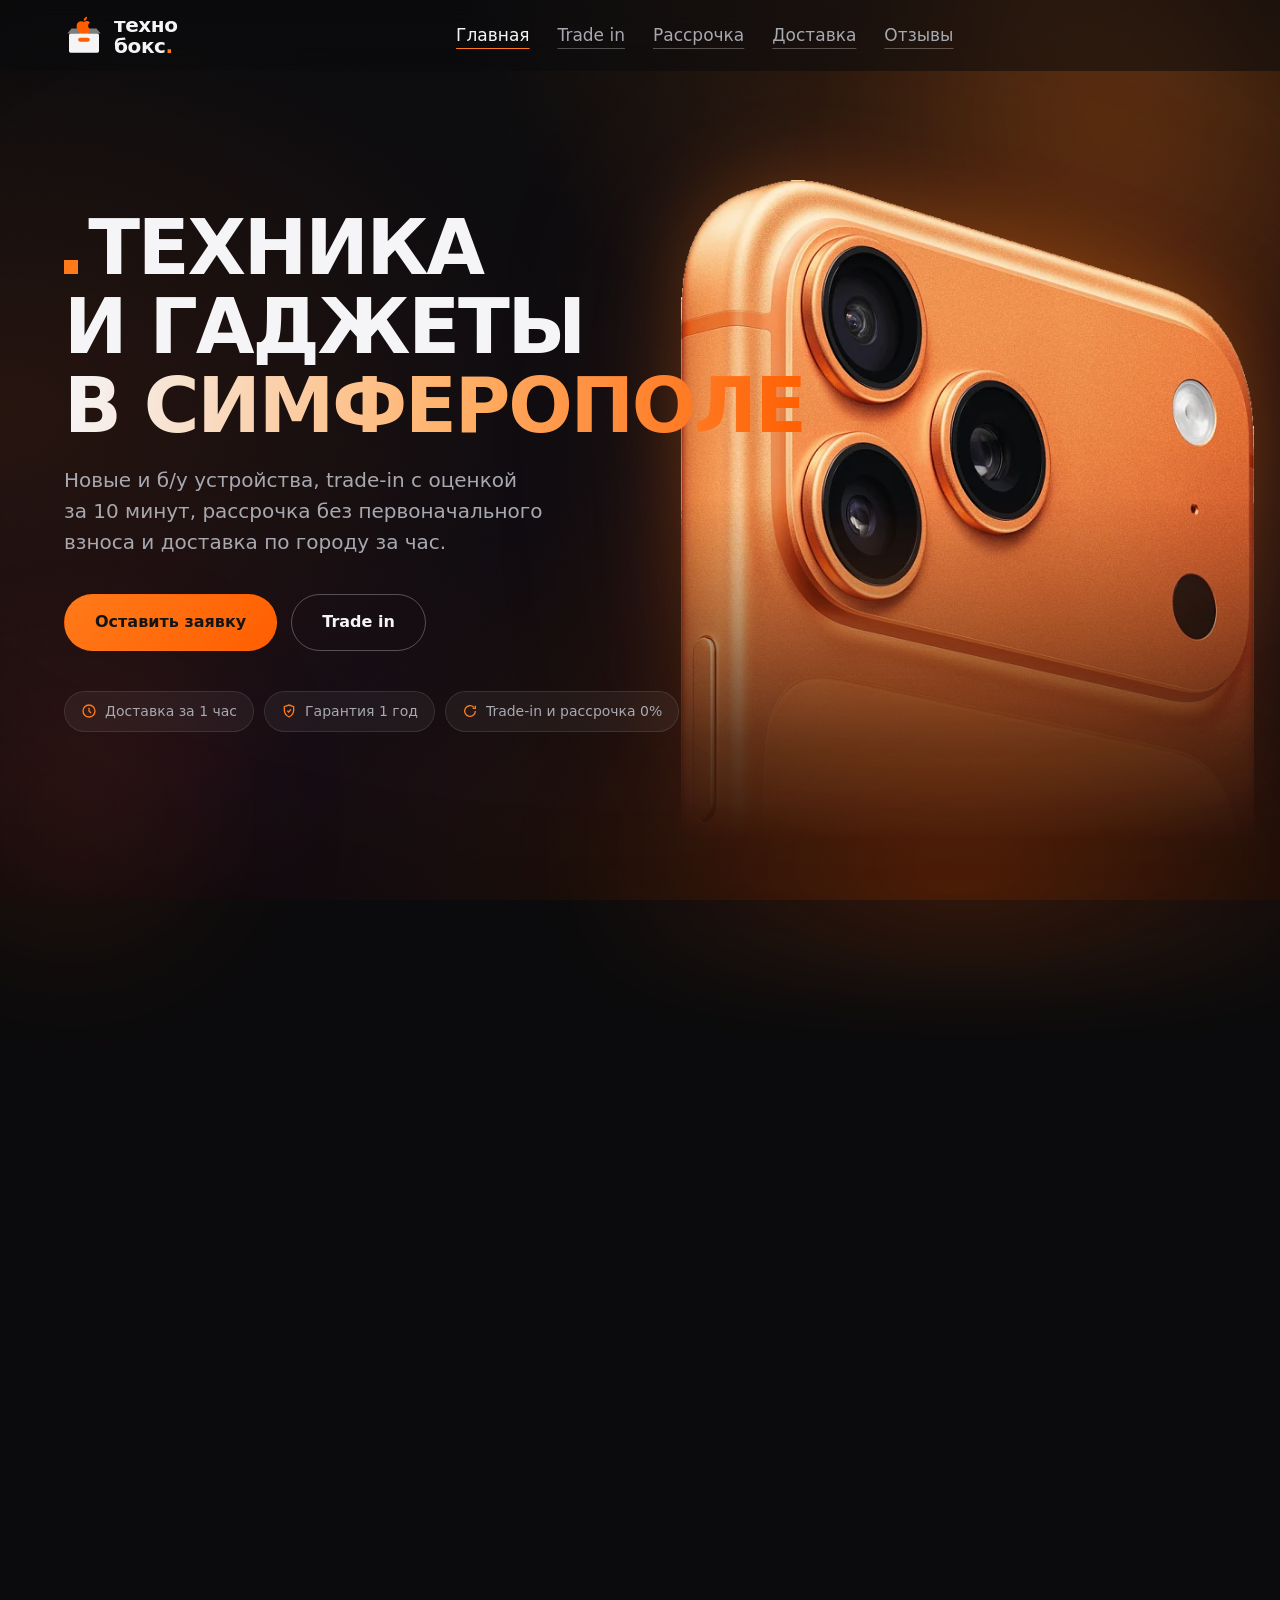
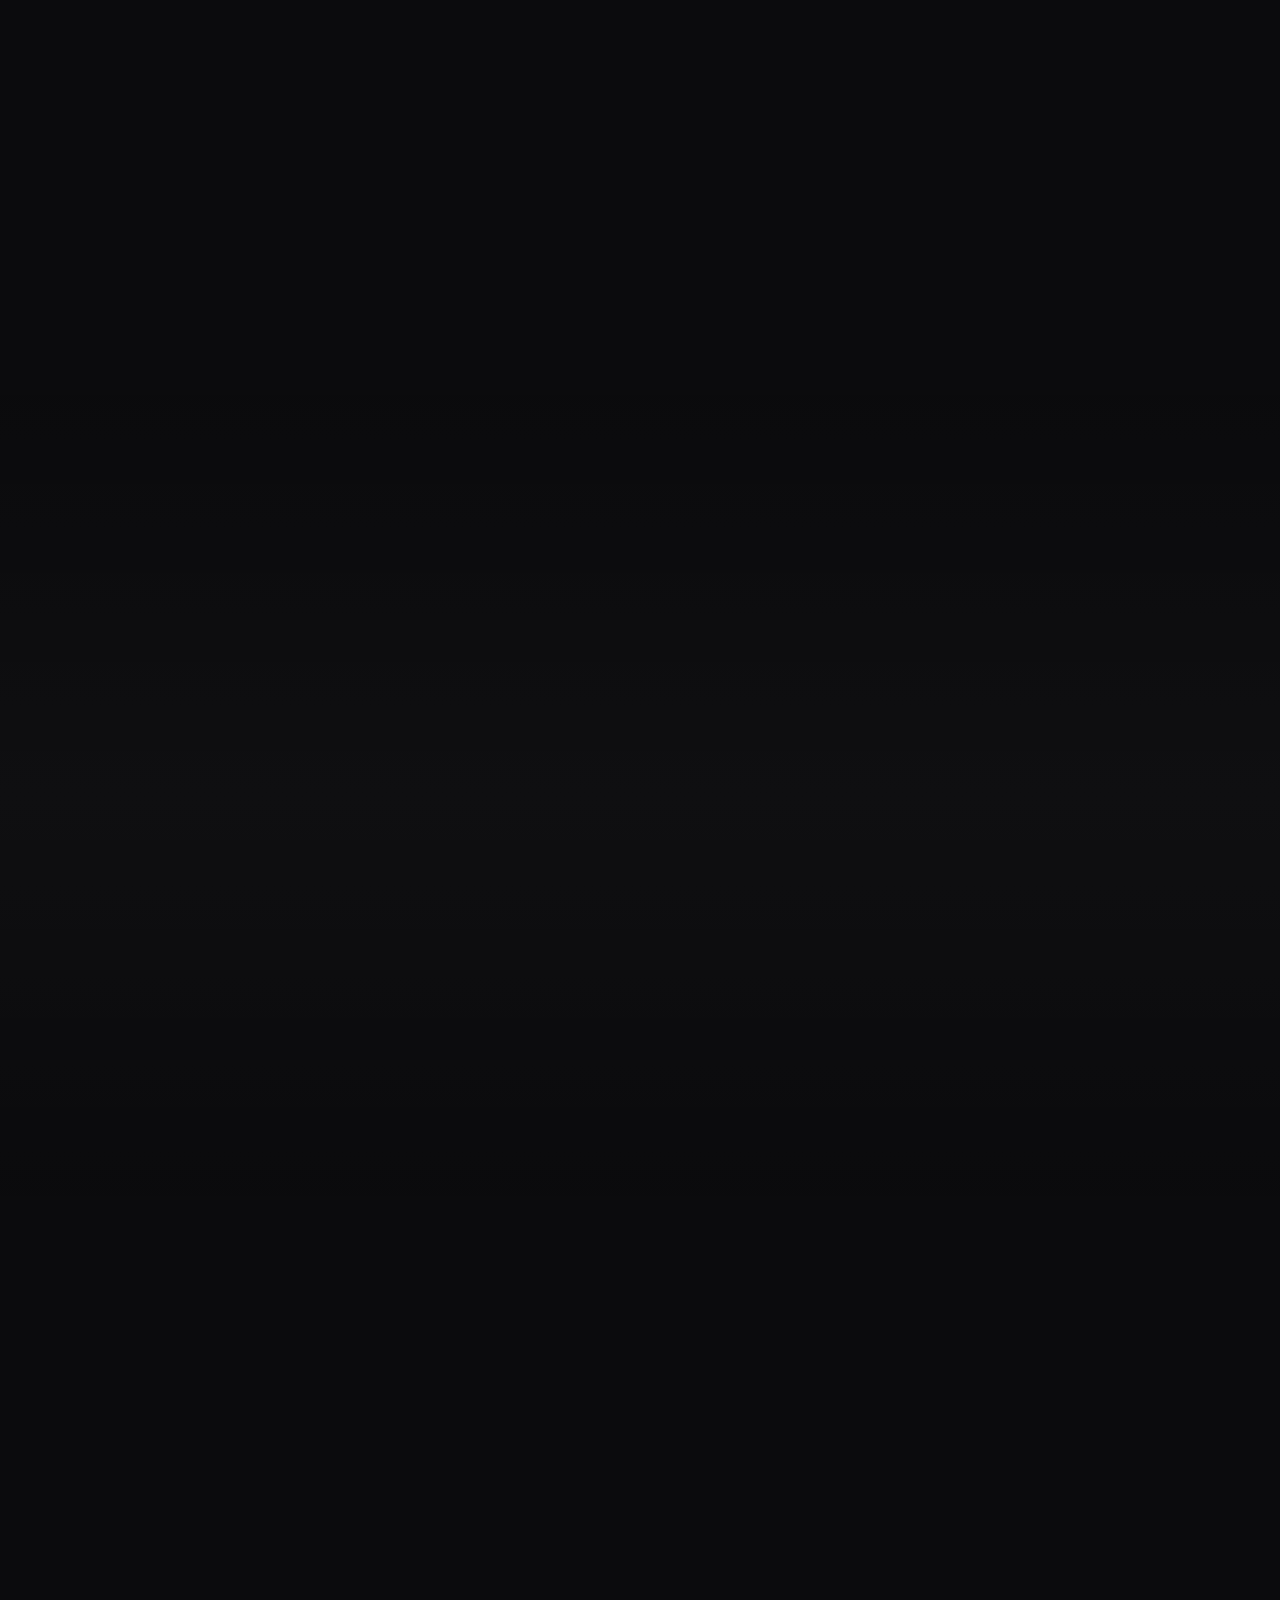
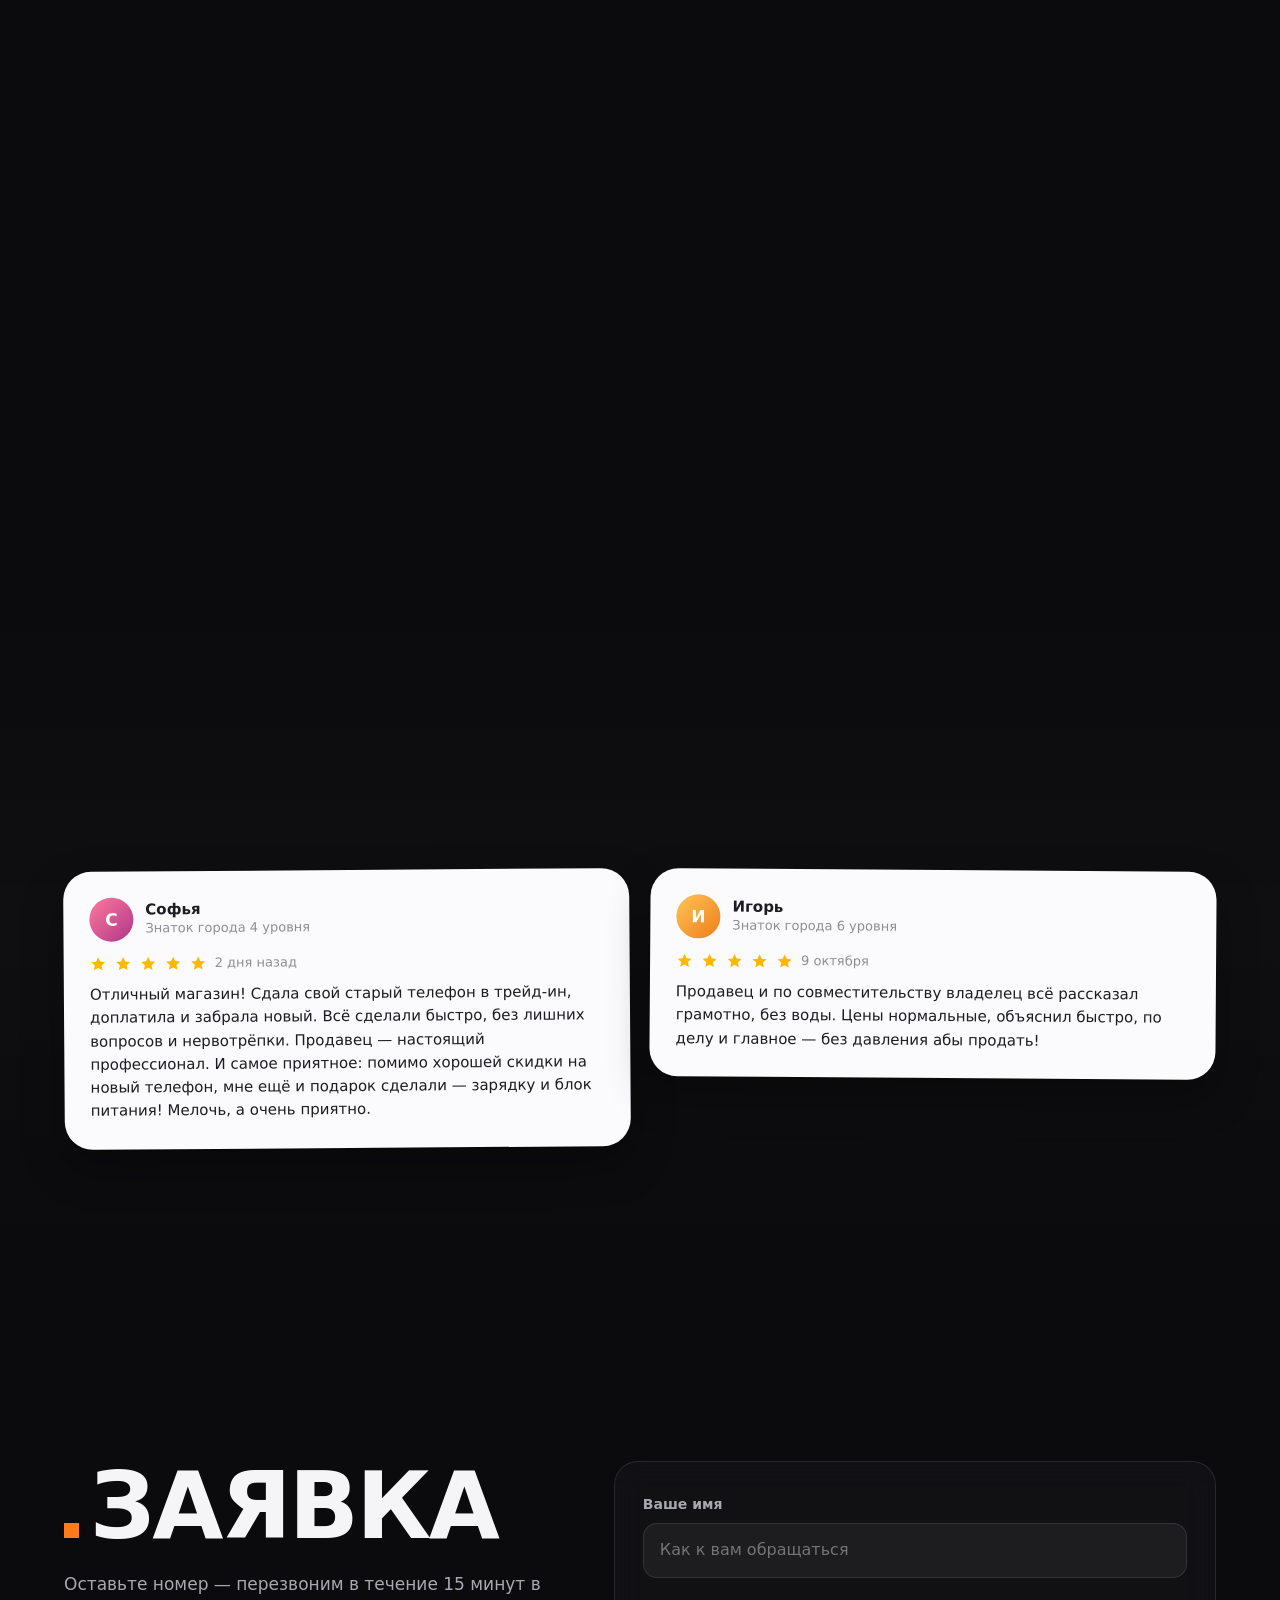
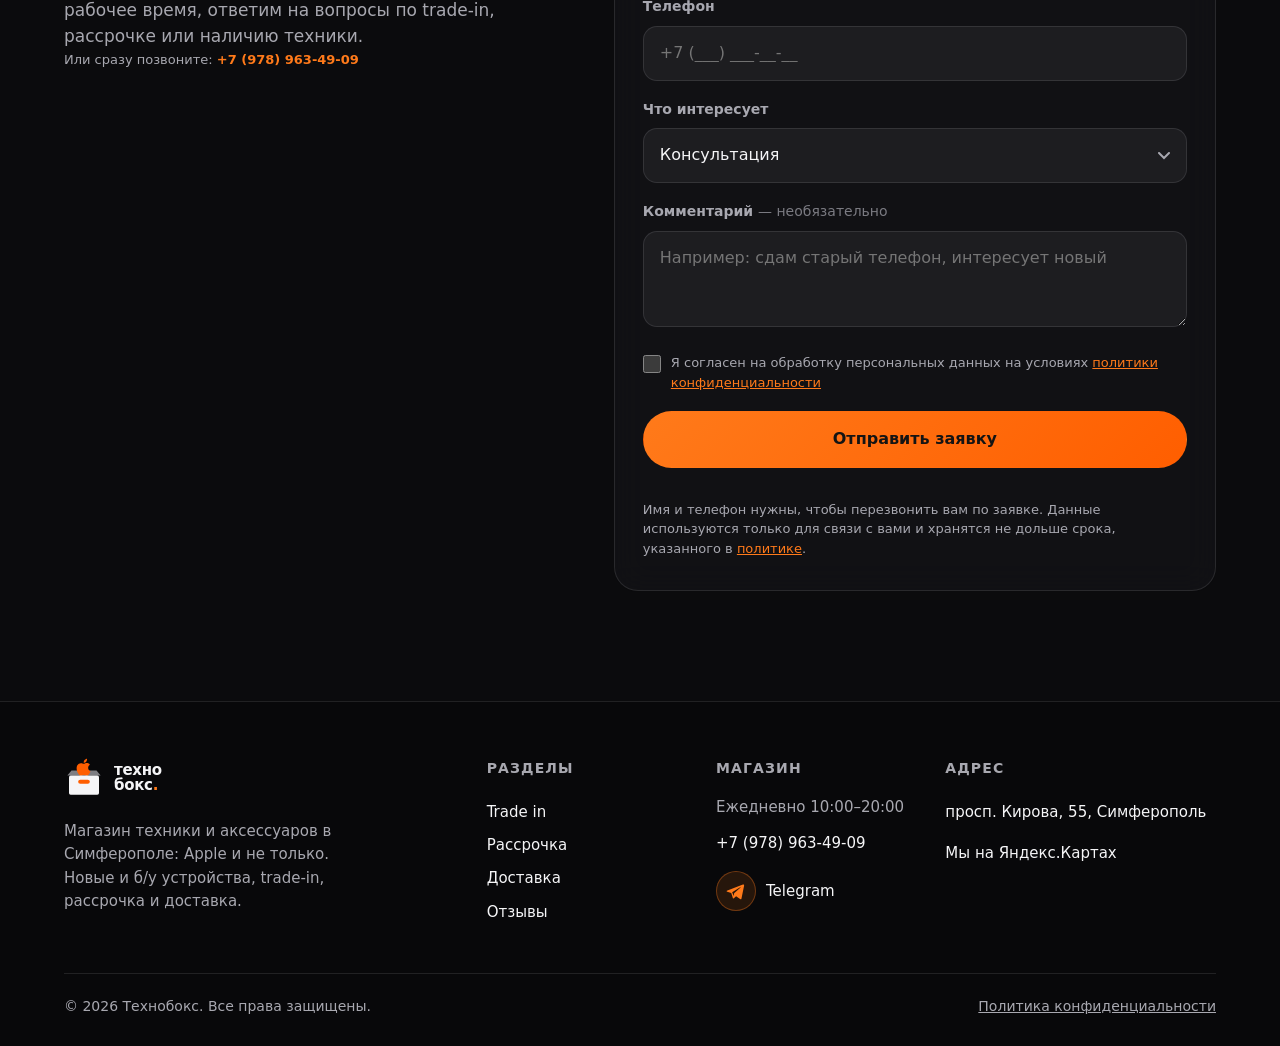
==== commit fac0bc90: "Add files via upload" ====
--- a/index.html
+++ b/index.html
@@ -22,7 +22,7 @@
   <link rel="apple-touch-icon" href="favicon.png">
   <script>document.documentElement.classList.add('js')</script>
   <link rel="preload" as="image" href="hero-phone.webp" type="image/webp" fetchpriority="high">
-  <link rel="stylesheet" href="main.css?v=e62fc7db">
+  <link rel="stylesheet" href="main.css?v=36735d2b">
   <script type="application/ld+json">
   {
     "@context": "https://schema.org",
@@ -73,7 +73,8 @@
         <a class="nav-link" href="reviews.html">Отзывы</a>
         <div class="nav-extra">
           <p>Ежедневно 10:00–20:00</p>
-          <p><a href="tel:+79789634909">+7 (978) 963-49-09</a></p>
+          <a class="btn btn-primary" href="tel:+79789634909">+7 (978) 963-49-09</a>
+          <a class="btn btn-ghost" href="https://t.me/techno_box82" target="_blank" rel="noopener noreferrer">Написать в Telegram</a>
         </div>
       </nav>
 
--- a/main.css
+++ b/main.css
@@ -35,6 +35,8 @@
   --font: system-ui, -apple-system, "Segoe UI", Roboto, "Helvetica Neue", Arial, sans-serif;
 
   --ease-out: cubic-bezier(0.22, 1, 0.36, 1);
+  --t-card: 0.7s;  /* hover карточек (разделы, «почему мы», шаги) */
+  --t-hover: 0.35s; /* скорость hover-эффектов: правится в одном месте */
 
   /* Слои (z-index) в одном месте */
   --z-bg: -3;
@@ -177,7 +179,7 @@
   z-index: var(--z-header);
   height: var(--header-h);
   border-bottom: 1px solid transparent;
-  transition: border-color 0.25s ease;
+  transition: border-color var(--t-hover) ease;
 }
 
 /* Фон и blur шапки вынесены в псевдоэлемент: backdrop-filter на самой
@@ -192,7 +194,7 @@
   background: rgba(11, 11, 13, 0.55);
   backdrop-filter: blur(14px);
   -webkit-backdrop-filter: blur(14px);
-  transition: background 0.25s ease;
+  transition: background var(--t-hover) ease;
 }
 
 .site-header.scrolled { border-color: var(--border); }
@@ -227,7 +229,7 @@
   width: 24px;
   border-radius: 2px;
   background: #c9c9cf;
-  transition: transform 0.25s ease, opacity 0.25s ease;
+  transition: transform var(--t-hover) ease, opacity var(--t-hover) ease;
 }
 .burger:hover span { background: var(--accent); }
 .burger.active span:nth-child(1) { transform: translateY(9px) rotate(45deg); }
@@ -243,7 +245,7 @@
   text-decoration-color: rgba(255, 255, 255, 0.28);
   text-decoration-thickness: 1px;
   text-underline-offset: 7px;
-  transition: color 0.2s ease, text-decoration-color 0.2s ease;
+  transition: color var(--t-hover) ease, text-decoration-color var(--t-hover) ease;
 }
 .nav-link:hover { color: var(--text); text-decoration-color: var(--accent); }
 .nav-link.active { color: var(--text); text-decoration-color: var(--accent); }
@@ -277,7 +279,7 @@
   text-decoration: none;
   border: 1px solid transparent;
   cursor: pointer;
-  transition: transform 0.2s ease, box-shadow 0.2s ease, background 0.2s ease, border-color 0.2s ease, color 0.2s ease;
+  transition: transform var(--t-hover) ease, box-shadow var(--t-hover) ease, background var(--t-hover) ease, border-color var(--t-hover) ease, color var(--t-hover) ease;
 }
 .btn-primary {
   background: linear-gradient(135deg, var(--accent), var(--accent-deep));
@@ -431,7 +433,7 @@
    режет тень по границе файла и вокруг телефона появляется «рамка» */
 .hero-photo-tilt {
   height: 100%;
-  transition: transform 0.25s ease-out;
+  transition: transform var(--t-hover) ease-out;
   filter:
     drop-shadow(0 0 40px rgba(255, 122, 26, 0.26))
     drop-shadow(0 0 90px rgba(255, 94, 0, 0.16));
@@ -611,7 +613,7 @@
   -webkit-backdrop-filter: blur(12px);
   text-decoration: none;
   overflow: hidden;
-  transition: transform 0.25s ease, border-color 0.25s ease, background 0.25s ease;
+  transition: transform var(--t-card) var(--ease-out), border-color var(--t-card) var(--ease-out), background var(--t-card) var(--ease-out);
 }
 .cat-card:hover {
   transform: translateY(-6px);
@@ -636,7 +638,7 @@
   border-radius: 50%;
   border: 1px solid var(--border);
   color: var(--accent);
-  transition: transform 0.25s ease, background 0.25s ease, border-color 0.25s ease;
+  transition: transform var(--t-card) var(--ease-out), background var(--t-card) var(--ease-out), border-color var(--t-card) var(--ease-out);
 }
 .cat-card:hover .cat-arrow {
   transform: translateX(6px);
@@ -671,7 +673,7 @@
   border: 1px solid var(--border);
   backdrop-filter: blur(12px);
   -webkit-backdrop-filter: blur(12px);
-  transition: transform 0.25s ease, border-color 0.25s ease, background 0.25s ease;
+  transition: transform var(--t-card) var(--ease-out), border-color var(--t-card) var(--ease-out), background var(--t-card) var(--ease-out);
 }
 .adv-card:hover {
   transform: translateY(-6px);
@@ -714,7 +716,7 @@
   border: 1px solid var(--border);
   backdrop-filter: blur(12px);
   -webkit-backdrop-filter: blur(12px);
-  transition: transform 0.25s ease, border-color 0.25s ease;
+  transition: transform var(--t-card) var(--ease-out), border-color var(--t-card) var(--ease-out);
 }
 .step:hover { transform: translateX(6px); border-color: var(--border-hover); }
 .step-num {
@@ -866,7 +868,7 @@
   text-decoration: none;
   backdrop-filter: blur(10px);
   -webkit-backdrop-filter: blur(10px);
-  transition: transform 0.2s ease, border-color 0.2s ease;
+  transition: transform var(--t-hover) ease, border-color var(--t-hover) ease;
 }
 .map-pano-link { left: 16px; border-color: var(--border-hover); }
 .map-open-link { right: 16px; }
@@ -1190,7 +1192,7 @@
   border-radius: 18px;
   background: #fff;
   text-decoration: none;
-  transition: transform 0.2s ease, box-shadow 0.2s ease;
+  transition: transform var(--t-hover) ease, box-shadow var(--t-hover) ease;
 }
 .chip:hover { transform: translateY(-4px); box-shadow: 0 10px 24px rgba(0,0,0,.45); }
 .chip svg { width: 30px; height: 30px; }
@@ -1210,7 +1212,7 @@
   background: #fbfbfd;
   color: #1c1c21;
   box-shadow: 0 18px 40px rgba(0, 0, 0, 0.35);
-  transition: transform 0.25s ease, box-shadow 0.25s ease;
+  transition: transform var(--t-hover) ease, box-shadow var(--t-hover) ease;
 }
 .review-card:hover {
   transform: translateY(-4px);
@@ -1294,7 +1296,7 @@
   background: rgba(255, 255, 255, 0.05);
   border: 1px solid var(--border);
   color: var(--text);
-  transition: border-color 0.2s ease, background 0.2s ease;
+  transition: border-color var(--t-hover) ease, background var(--t-hover) ease;
 }
 .field textarea { resize: vertical; min-height: 96px; }
 
@@ -1368,7 +1370,7 @@
   text-decoration: none;
   padding: 5px 0;
   font-size: 15px;
-  transition: color 0.2s ease;
+  transition: color var(--t-hover) ease;
 }
 .footer-col a:hover { color: var(--accent); }
 .footer-col a.logo { display: inline-flex; padding: 0; }
@@ -1426,6 +1428,18 @@
   transform: none;
 }
 
+/* Карточки с анимацией появления: появление — 0.7s, hover — медленнее и плавнее.
+   Нужно отдельное правило, иначе .js .reveal перебивает их transition. */
+.js .cat-card.reveal,
+.js .adv-card.reveal,
+.js .step.reveal {
+  transition:
+    opacity 0.7s ease,
+    transform var(--t-card) var(--ease-out),
+    border-color var(--t-card) ease,
+    background var(--t-card) ease;
+}
+
 /* Без JS полоски в карточках рассрочки сразу заполнены */
 html:not(.js) .num-card .bar i { transform: scaleX(var(--bar, 0.5)); }
 
@@ -1462,26 +1476,20 @@
   /* ---------- Мобильная боковая панель ---------- */
   .site-nav {
     position: fixed;
-    top: 0;
-    left: 0;
-    bottom: 0;
+    inset: 0 auto 0 0;
     z-index: var(--z-nav);
-    width: min(244px, 64vw);
+    width: min(320px, 84vw);
     flex-direction: column;
     align-items: stretch;
     justify-content: flex-start;
     gap: 0;
-    padding: calc(var(--header-h) + 16px) 20px max(24px, env(safe-area-inset-bottom));
+    padding: calc(var(--header-h) + 12px) 28px max(28px, env(safe-area-inset-bottom));
     overflow-y: auto;
     overscroll-behavior: contain;
-    /* Плашка непрозрачная (без blur) + тёплое свечение снизу */
-    background:
-      radial-gradient(120% 55% at 0% 100%, rgba(255, 94, 0, 0.18), transparent 65%),
-      #0d0d10;
+    background: #0c0c0f;
     border-right: 1px solid var(--border);
-    border-radius: 0 28px 28px 0;
-    box-shadow: 40px 0 80px rgba(0, 0, 0, 0.55);
-    transform: translateX(-102%);
+    box-shadow: 24px 0 64px rgba(0, 0, 0, 0.5);
+    transform: translateX(-100%);
     visibility: hidden;
     transition: transform 0.38s var(--ease-out), visibility 0.38s;
   }
@@ -1490,87 +1498,105 @@
     visibility: visible;
   }
 
+  /* Подпись раздела */
+  .site-nav::before {
+    content: "Меню";
+    margin-bottom: 10px;
+    font-size: 12px;
+    font-weight: 700;
+    letter-spacing: 0.14em;
+    text-transform: uppercase;
+    color: var(--muted);
+  }
+
+  /* Пункты: крупный текст без рамок, активный — с оранжевым квадратом */
   .site-nav .nav-link {
-    position: relative;
     display: flex;
     align-items: center;
-    justify-content: space-between;
-    padding: 14px 4px;
-    font-size: 20px;
-    font-weight: 650;
-    letter-spacing: -0.015em;
-    color: var(--text);
+    padding: 11px 0;
+    font-size: 28px;
+    font-weight: 700;
+    line-height: 1.15;
+    letter-spacing: -0.025em;
+    color: #8d8d95;
     text-decoration: none;
-    border-bottom: 1px solid rgba(255, 255, 255, 0.07);
     opacity: 0;
-    transform: translateX(-14px);
-    transition: opacity 0.35s ease, transform 0.35s ease, color 0.2s ease;
+    transform: translateX(-12px);
+    transition: opacity 0.35s ease, transform 0.35s ease, color var(--t-hover) ease;
   }
-  .site-nav .nav-link:first-child { border-top: 1px solid rgba(255, 255, 255, 0.07); }
-
-  /* Шеврон справа */
-  .site-nav .nav-link::after {
-    content: '';
-    width: 9px;
-    height: 9px;
-    border-top: 2px solid #6f6f78;
-    border-right: 2px solid #6f6f78;
-    transform: rotate(45deg);
-    transition: transform 0.2s ease, border-color 0.2s ease;
+  .site-nav .nav-link::before {
+    content: "";
+    flex: none;
+    width: 0;
+    height: 10px;
+    margin-right: 0;
+    border-radius: 2px;
+    background: var(--accent);
+    transition: width var(--t-hover) var(--ease-out), margin-right var(--t-hover) var(--ease-out);
   }
   .site-nav .nav-link:hover,
-  .site-nav .nav-link:active { color: var(--accent); }
-  .site-nav .nav-link:hover::after { transform: translateX(3px) rotate(45deg); border-color: var(--accent); }
-
-  /* Текущая страница: оранжевая метка слева */
-  .site-nav .nav-link.active { color: var(--accent); }
-  .site-nav .nav-link.active::after { border-color: var(--accent); }
+  .site-nav .nav-link:focus-visible { color: var(--text); }
+  .site-nav .nav-link.active { color: var(--text); }
   .site-nav .nav-link.active::before {
-    content: '';
-    position: absolute;
-    left: -20px;
-    top: 24%;
-    bottom: 24%;
-    width: 4px;
-    border-radius: 0 4px 4px 0;
-    background: var(--accent);
-    box-shadow: 0 0 14px rgba(255, 122, 26, 0.7);
+    width: 10px;
+    margin-right: 14px;
   }
-
-  /* Ссылки выезжают по очереди, когда панель открыта */
+  .site-nav .nav-link:last-of-type { margin-bottom: 28px; }
+
+  /* Пункты выезжают по очереди, когда панель открыта */
   .site-nav.open .nav-link { opacity: 1; transform: none; }
-  .site-nav.open .nav-link:nth-child(1) { transition-delay: 0.10s; }
-  .site-nav.open .nav-link:nth-child(2) { transition-delay: 0.15s; }
-  .site-nav.open .nav-link:nth-child(3) { transition-delay: 0.20s; }
-  .site-nav.open .nav-link:nth-child(4) { transition-delay: 0.25s; }
-  .site-nav.open .nav-link:nth-child(5) { transition-delay: 0.30s; }
-
-  /* Контакты внизу панели */
+  .site-nav.open .nav-link:nth-of-type(1) { transition-delay: 0.08s; }
+  .site-nav.open .nav-link:nth-of-type(2) { transition-delay: 0.12s; }
+  .site-nav.open .nav-link:nth-of-type(3) { transition-delay: 0.16s; }
+  .site-nav.open .nav-link:nth-of-type(4) { transition-delay: 0.20s; }
+  .site-nav.open .nav-link:nth-of-type(5) { transition-delay: 0.24s; }
+
+  /* Связь внизу панели */
   .site-nav .nav-extra {
     margin-top: auto;
     display: grid;
     gap: 10px;
-    padding-top: 28px;
+    padding-top: 20px;
+    border-top: 1px solid var(--border);
+  }
+  .site-nav .nav-extra p {
+    margin: 0 0 4px;
+    font-size: 14px;
     color: var(--muted);
-    font-size: 14px;
   }
-  .site-nav .nav-extra p { margin: 0; }
-  .site-nav .nav-extra a { text-decoration: none; }
-  .site-nav .nav-extra p:nth-child(2) a {
-    display: block;
-    font-size: 17px;
-    font-weight: 750;
-    letter-spacing: -0.01em;
-    color: var(--text);
+  .site-nav .nav-extra .btn {
+    width: 100%;
+    padding: 14px 20px;
+    font-size: 16px;
   }
 
-  /* Затемнение страницы под открытым меню */
+  /* Затемнение страницы под открытой панелью */
   body.no-scroll::after {
-    content: '';
+    content: "";
     position: fixed;
     inset: 0;
     z-index: calc(var(--z-nav) - 5);
-    background: rgba(0, 0, 0, 0.62);
+    background: rgba(0, 0, 0, 0.6);
+    -webkit-backdrop-filter: blur(3px);
+    backdrop-filter: blur(3px);
+    animation: navFade 0.3s ease both;
+  }
+  @keyframes navFade { from { opacity: 0; } }
+
+  /* Пока панель открыта, шапка прозрачная, а логотип не мешает панели */
+  body.no-scroll .site-header { border-color: transparent; }
+  body.no-scroll .site-header::before {
+    background: transparent;
+    -webkit-backdrop-filter: none;
+    backdrop-filter: none;
+  }
+  .logo { transition: opacity 0.2s ease; }
+  body.no-scroll .logo { opacity: 0; pointer-events: none; }
+
+  @media (prefers-reduced-motion: reduce) {
+    .site-nav,
+    .site-nav .nav-link,
+    body.no-scroll::after { transition: none; animation: none; }
   }
 
   /* Hero на телефоне: текст сверху, iPhone выходит из нижнего края */
@@ -1658,7 +1684,7 @@
   color: var(--accent);
   background: rgba(255, 122, 26, 0.12);
   border: 1px solid rgba(255, 122, 26, 0.35);
-  transition: background 0.2s ease, color 0.2s ease, transform 0.2s ease;
+  transition: background var(--t-hover) ease, color var(--t-hover) ease, transform var(--t-hover) ease;
 }
 .social-ico svg { width: 20px; height: 20px; margin-left: -1px; }
 .footer-col a.social-link:hover .social-ico,
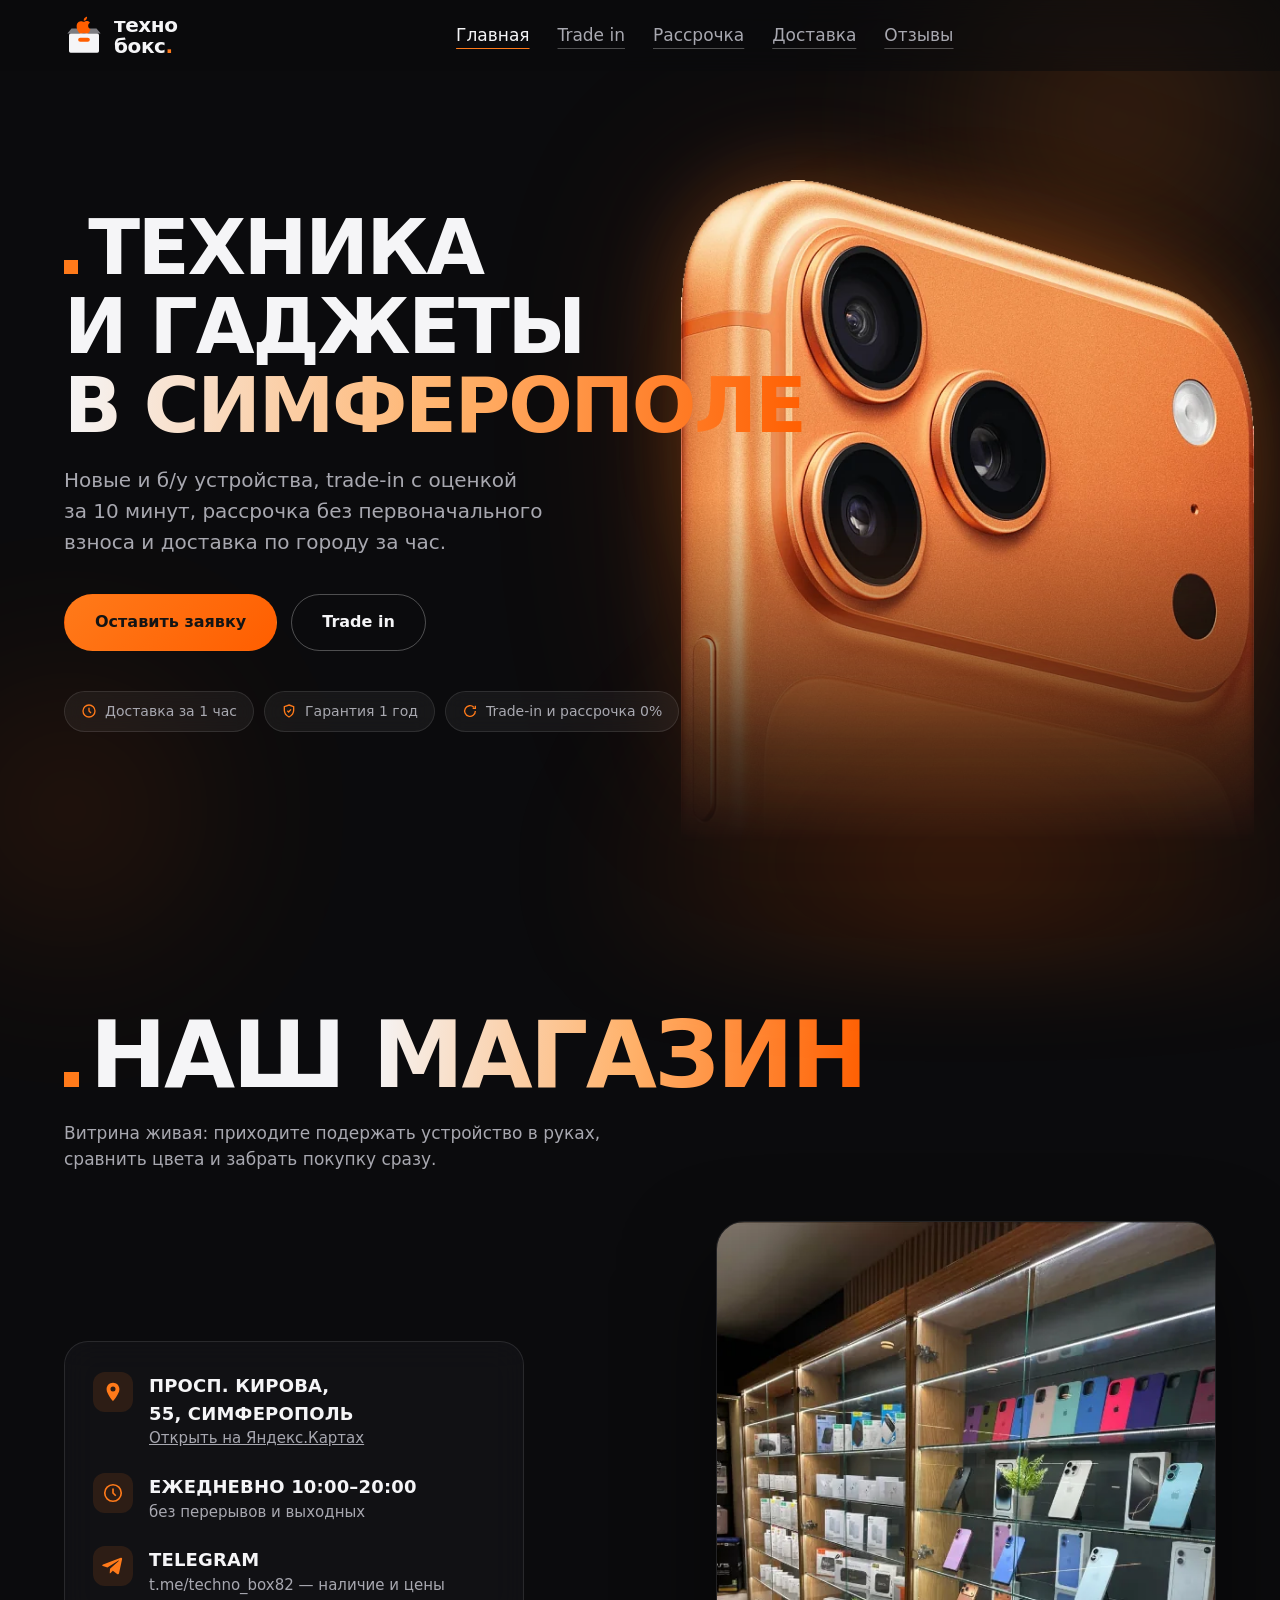
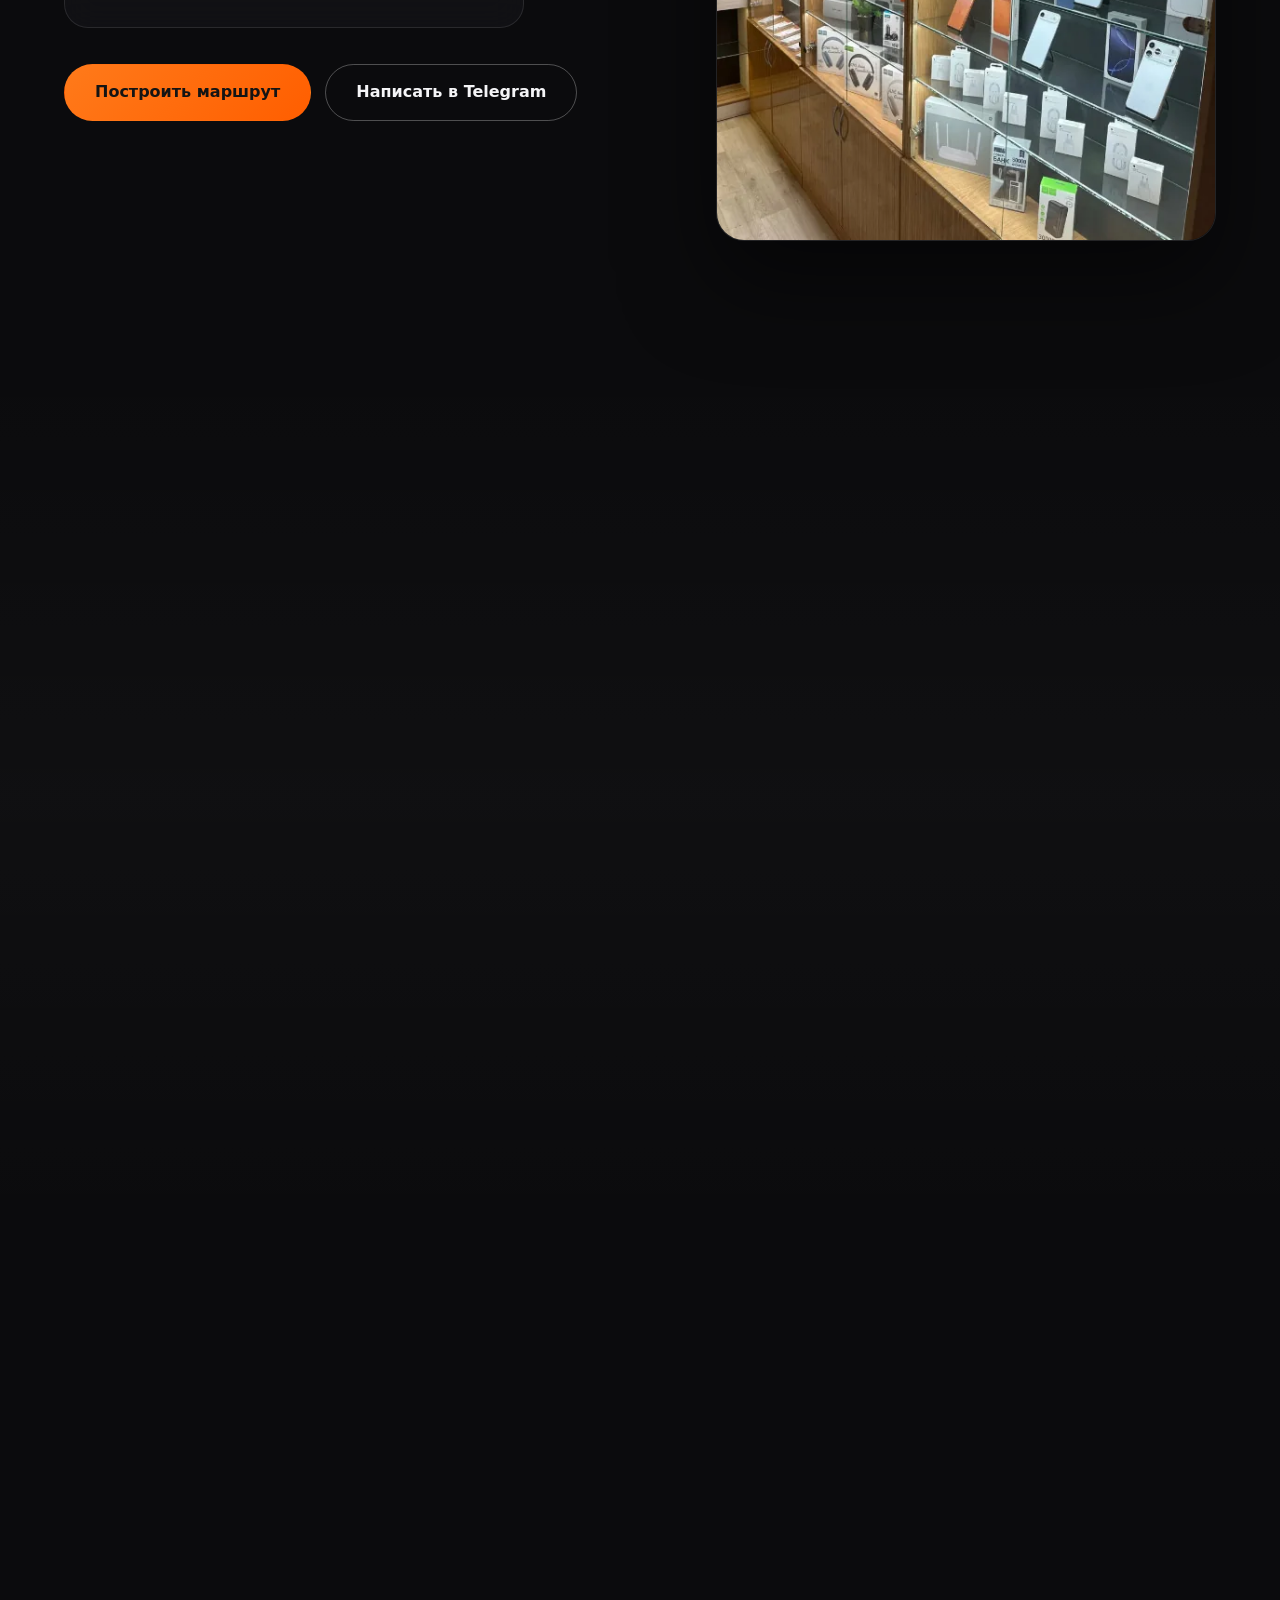
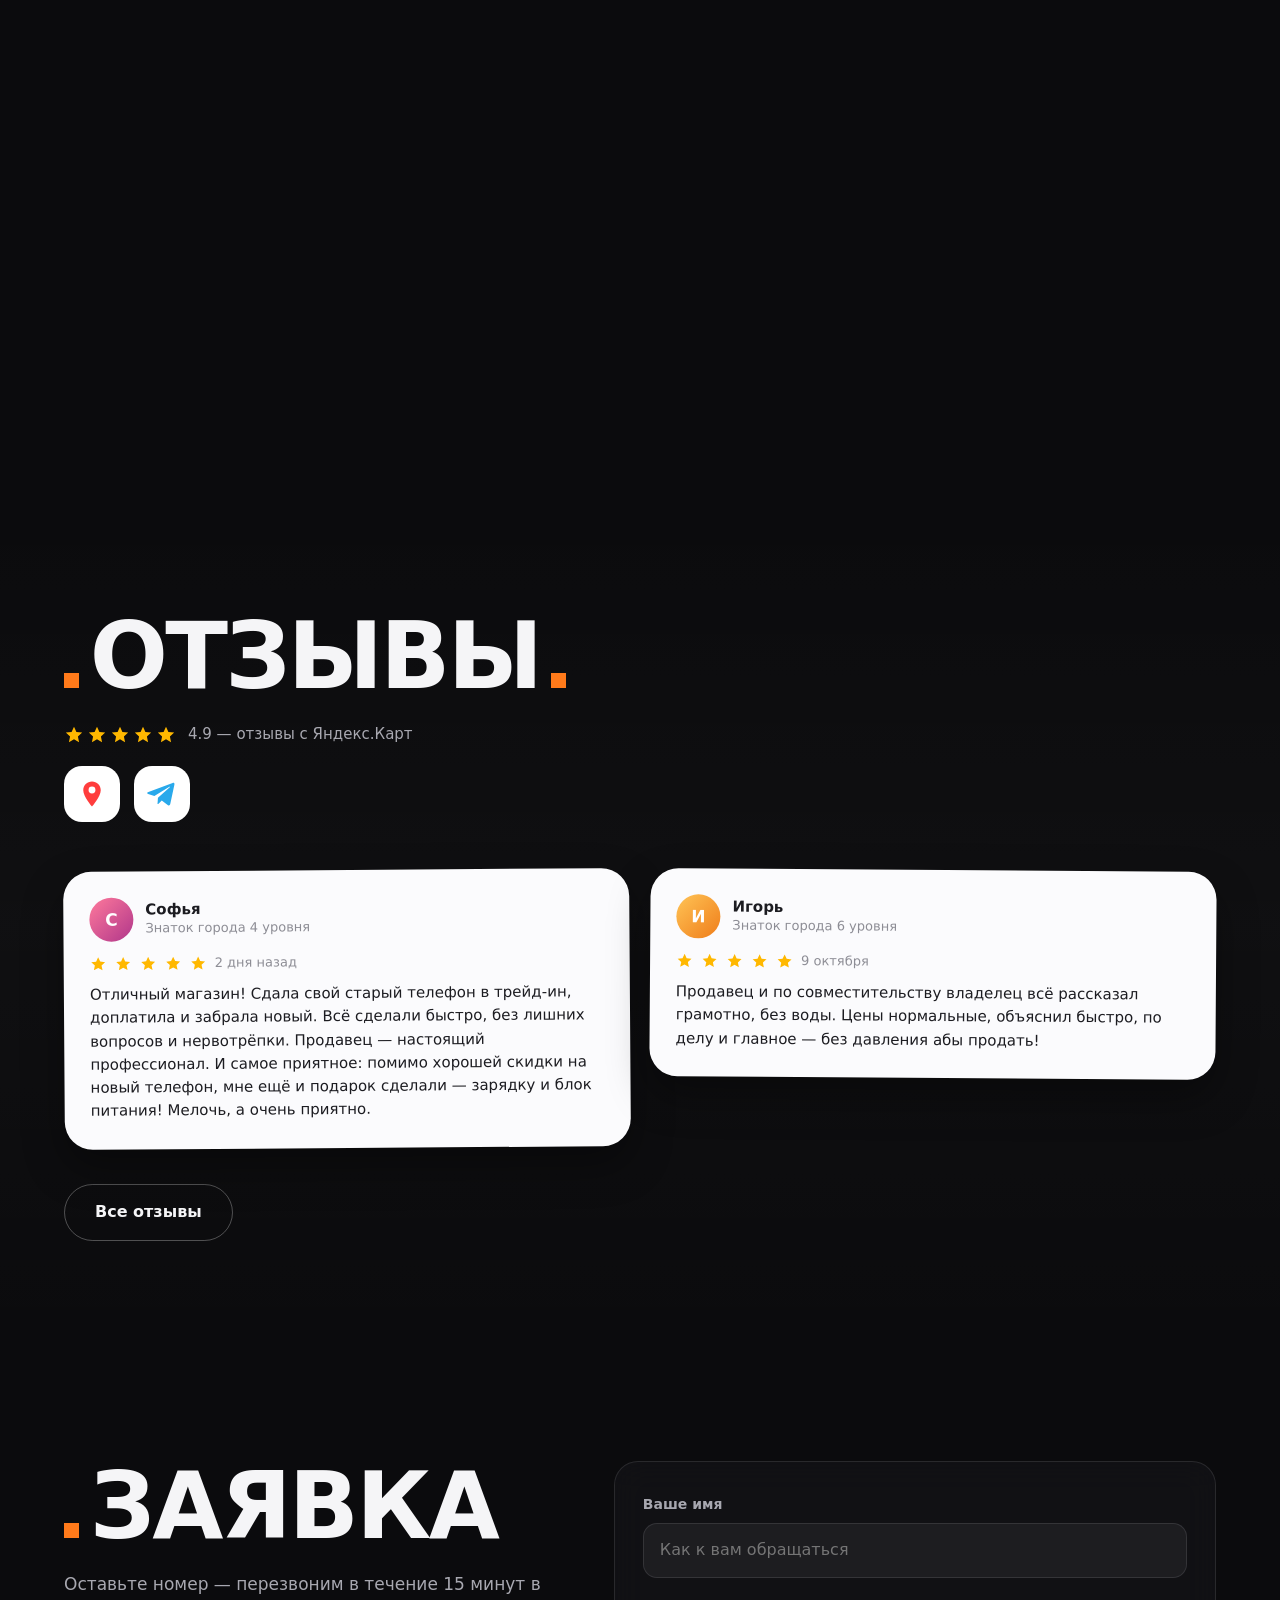
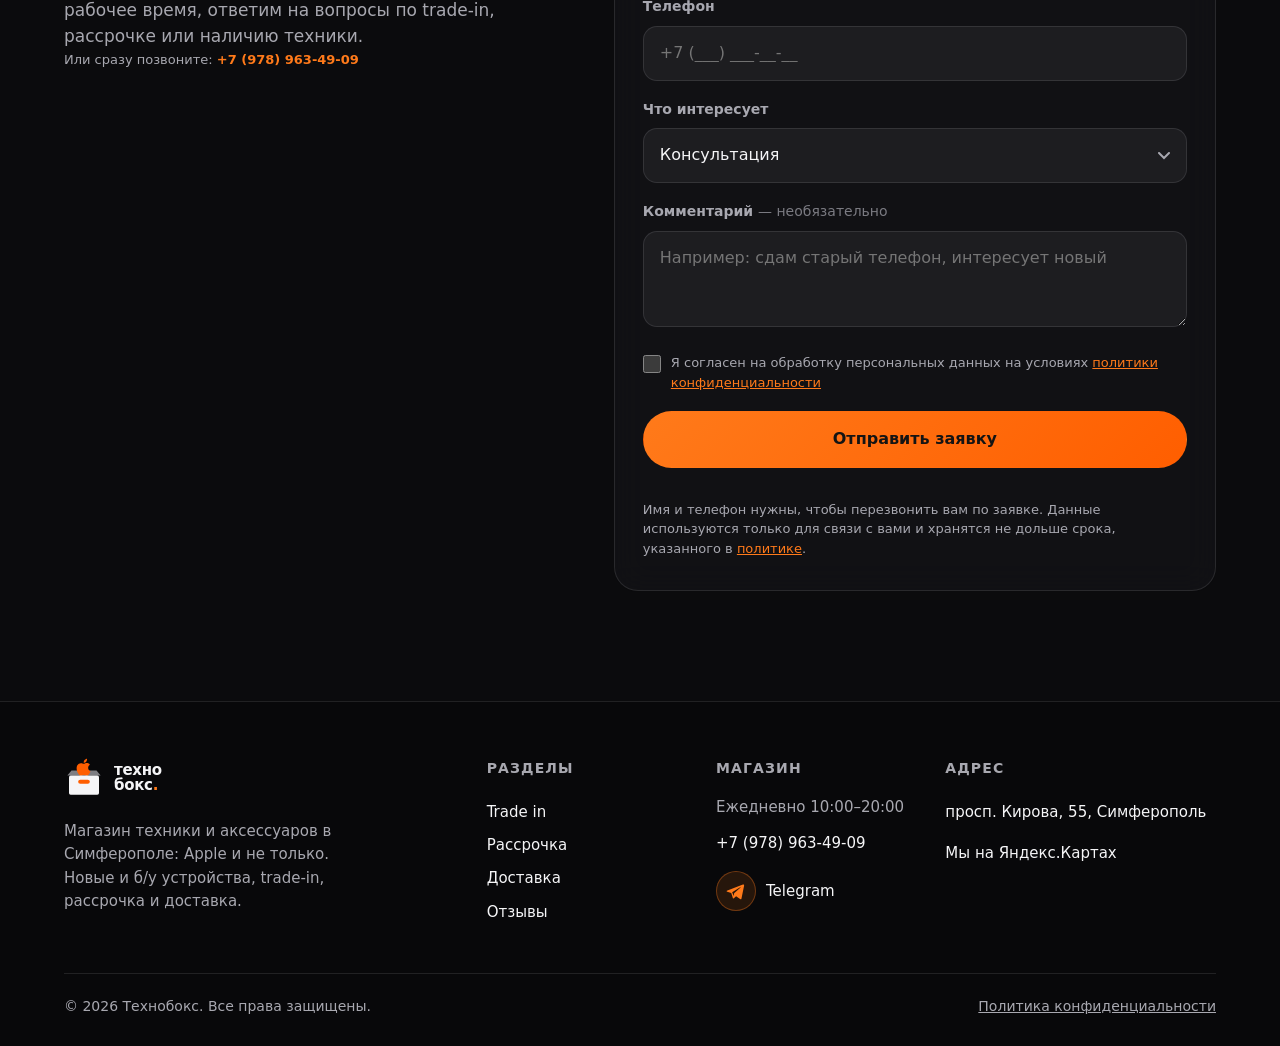
==== commit 12e5e9b7: "Add files via upload" ====
--- a/index.html
+++ b/index.html
@@ -2,7 +2,7 @@
 <html lang="ru">
 <head>
   <meta charset="UTF-8">
-  <meta name="viewport" content="width=device-width, initial-scale=1.0">
+  <meta name="viewport" content="width=device-width, initial-scale=1.0, viewport-fit=cover">
   <title>Технобокс — магазин техники и гаджетов в Симферополе | Trade-in, рассрочка, доставка</title>
   <meta name="description" content="Магазин техники и гаджетов в Симферополе (Apple и не только): trade-in с оценкой за 10 минут, рассрочка без первоначального взноса до 36 месяцев, доставка по городу за 1 час. Гарантия 1 год.">
   <link rel="canonical" href="https://fsduyx.github.io/techno/">
@@ -22,7 +22,7 @@
   <link rel="apple-touch-icon" href="favicon.png">
   <script>document.documentElement.classList.add('js')</script>
   <link rel="preload" as="image" href="hero-phone.webp" type="image/webp" fetchpriority="high">
-  <link rel="stylesheet" href="main.css?v=36735d2b">
+  <link rel="stylesheet" href="main.css?v=0163cd73">
   <script type="application/ld+json">
   {
     "@context": "https://schema.org",
--- a/main.css
+++ b/main.css
@@ -30,8 +30,10 @@
   --muted: #a8a8b0;
   --star: #ffb800;
   --radius: 24px;
-  --header-h: 72px;
-  --danger: var(--danger);
+  /* Высота шапки включает «чёлку»/статус-бар (safe-area), чтобы шапка
+     всегда была вплотную к верхнему краю экрана */
+  --header-h: calc(72px + env(safe-area-inset-top, 0px));
+  --danger: #ff5a5a;
   --font: system-ui, -apple-system, "Segoe UI", Roboto, "Helvetica Neue", Arial, sans-serif;
 
   --ease-out: cubic-bezier(0.22, 1, 0.36, 1);
@@ -53,6 +55,9 @@
 *, *::before, *::after { box-sizing: border-box; margin: 0; padding: 0; }
 
 html {
+  background: var(--bg);
+  overflow-x: hidden;  /* фолбэк */
+  overflow-x: clip;    /* страница никогда не шире экрана: iOS не «растягивает» вёрстку */
   -webkit-text-size-adjust: 100%;
   text-size-adjust: 100%;
   scroll-behavior: smooth;
@@ -66,6 +71,9 @@
   line-height: 1.55;
   -webkit-font-smoothing: antialiased;
   overflow-x: hidden;
+  overflow-x: clip;
+  min-height: 100vh;
+  min-height: 100dvh;
 }
 
 body.no-scroll { overflow: hidden; }
@@ -106,7 +114,7 @@
   width: 100%;
   max-width: 1200px;
   margin: 0 auto;
-  padding: 0 20px;
+  padding: 0 max(20px, env(safe-area-inset-left, 0px)) 0 max(20px, env(safe-area-inset-right, 0px));
 }
 
 /* ---------- 2. Фон страницы: свечение, зерно, виньетка ---------- */
@@ -178,6 +186,7 @@
   right: 0;
   z-index: var(--z-header);
   height: var(--header-h);
+  padding-top: env(safe-area-inset-top, 0px);
   border-bottom: 1px solid transparent;
   transition: border-color var(--t-hover) ease;
 }
@@ -455,8 +464,10 @@
 .page-hero {
   padding: calc(var(--header-h) + 88px) 0 64px;
   position: relative;
+  overflow-x: clip;
 }
 .page-hero h1 {
+  overflow-wrap: anywhere;
   font-size: clamp(52px, 11vw, 128px);
   font-weight: 800;
   line-height: 0.98;
@@ -480,7 +491,7 @@
 /* Призрачное слово-деталь на фоне */
 .ghost-word {
   position: absolute;
-  right: -10px;
+  right: 0;
   top: 30%;
   z-index: -1;
   font-size: clamp(90px, 18vw, 240px);
@@ -528,6 +539,7 @@
 
 .section-alt { background: linear-gradient(180deg, transparent, rgba(255,255,255,0.02), transparent); }
 
+.split > * { min-width: 0; }
 .split {
   display: grid;
   grid-template-columns: 1fr;
@@ -1702,7 +1714,8 @@
 
 .glass-list--flush { margin-top: 0; }
 .rating-line--page { margin-top: 24px; }
-.page-title--long { font-size: clamp(36px, 7vw, 84px); }
+/* Длинное слово «конфиденциальности» (~19 em) должно помещаться в ширину контейнера */
+.page-hero h1.page-title--long { font-size: clamp(18px, calc((100vw - 40px) / 19.5), 60px); }
 
 .link-accent { color: var(--accent); text-decoration: none; font-weight: 700; }
 
